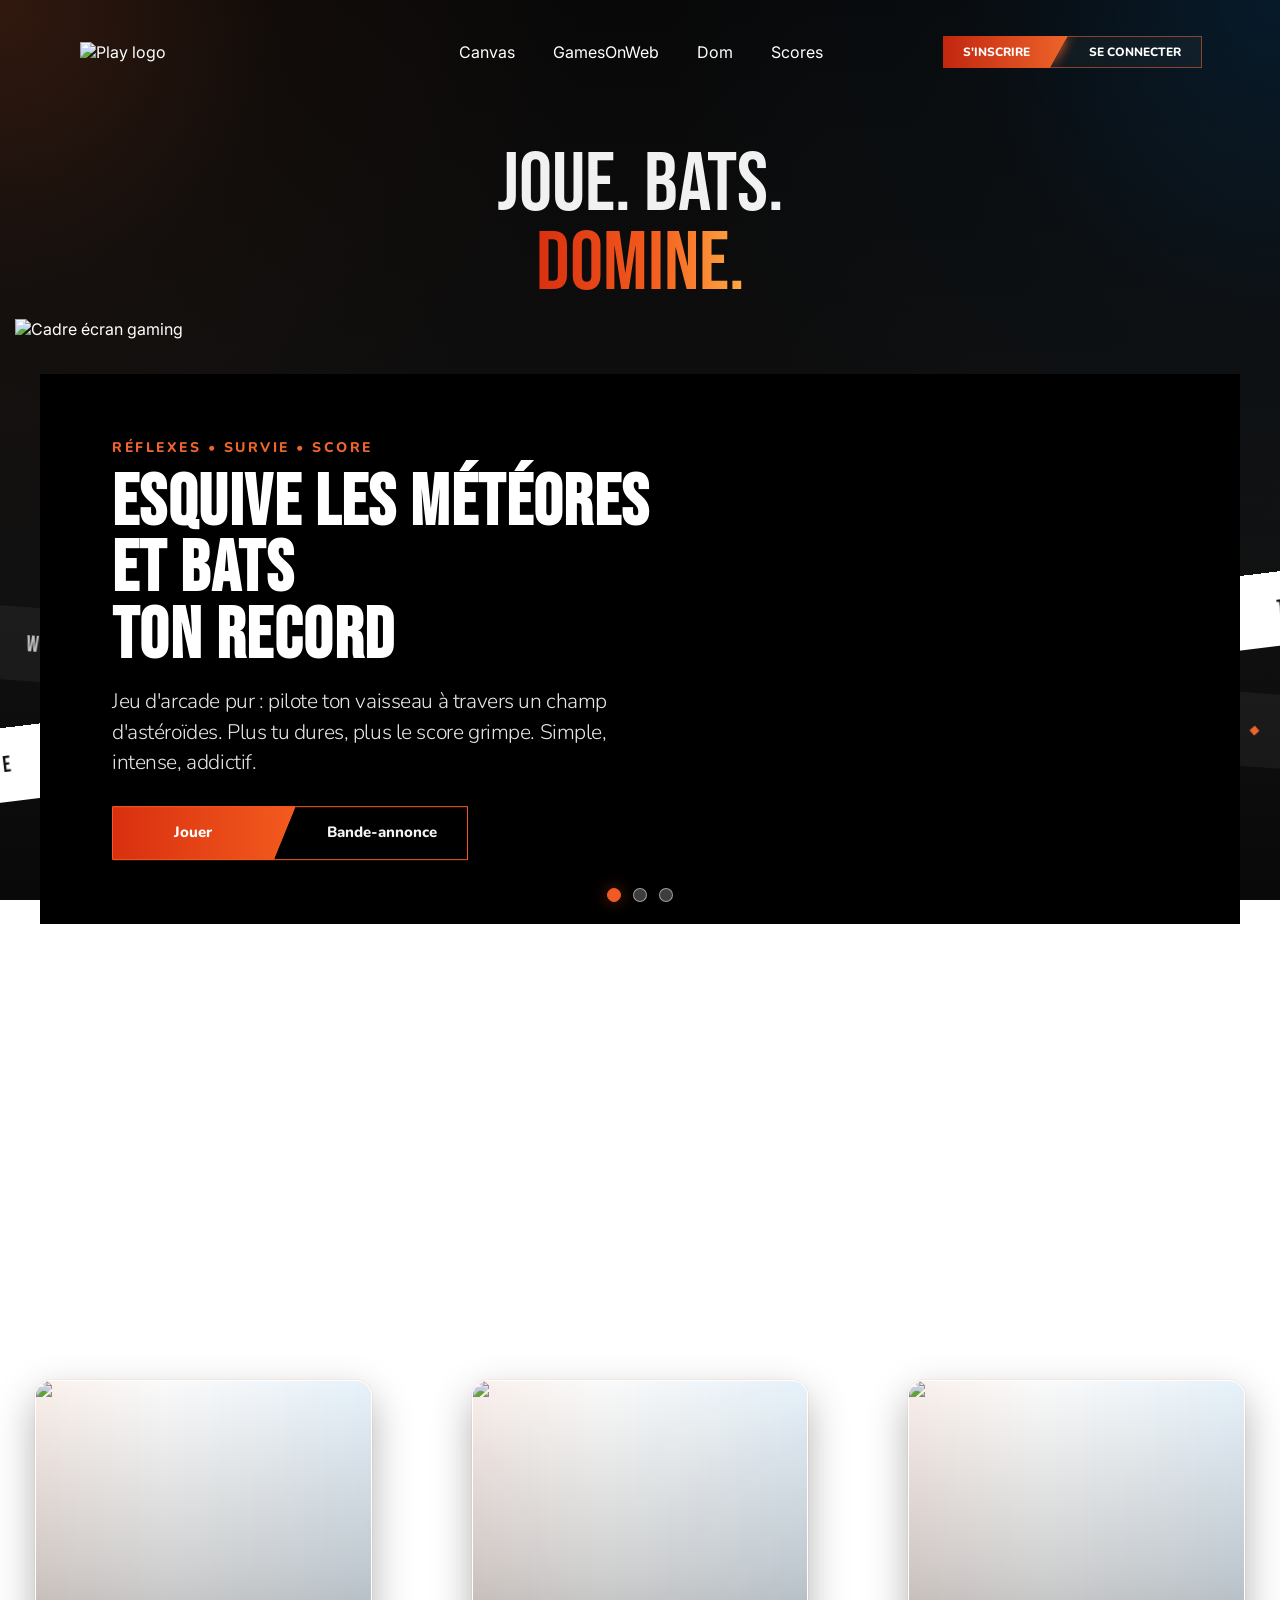
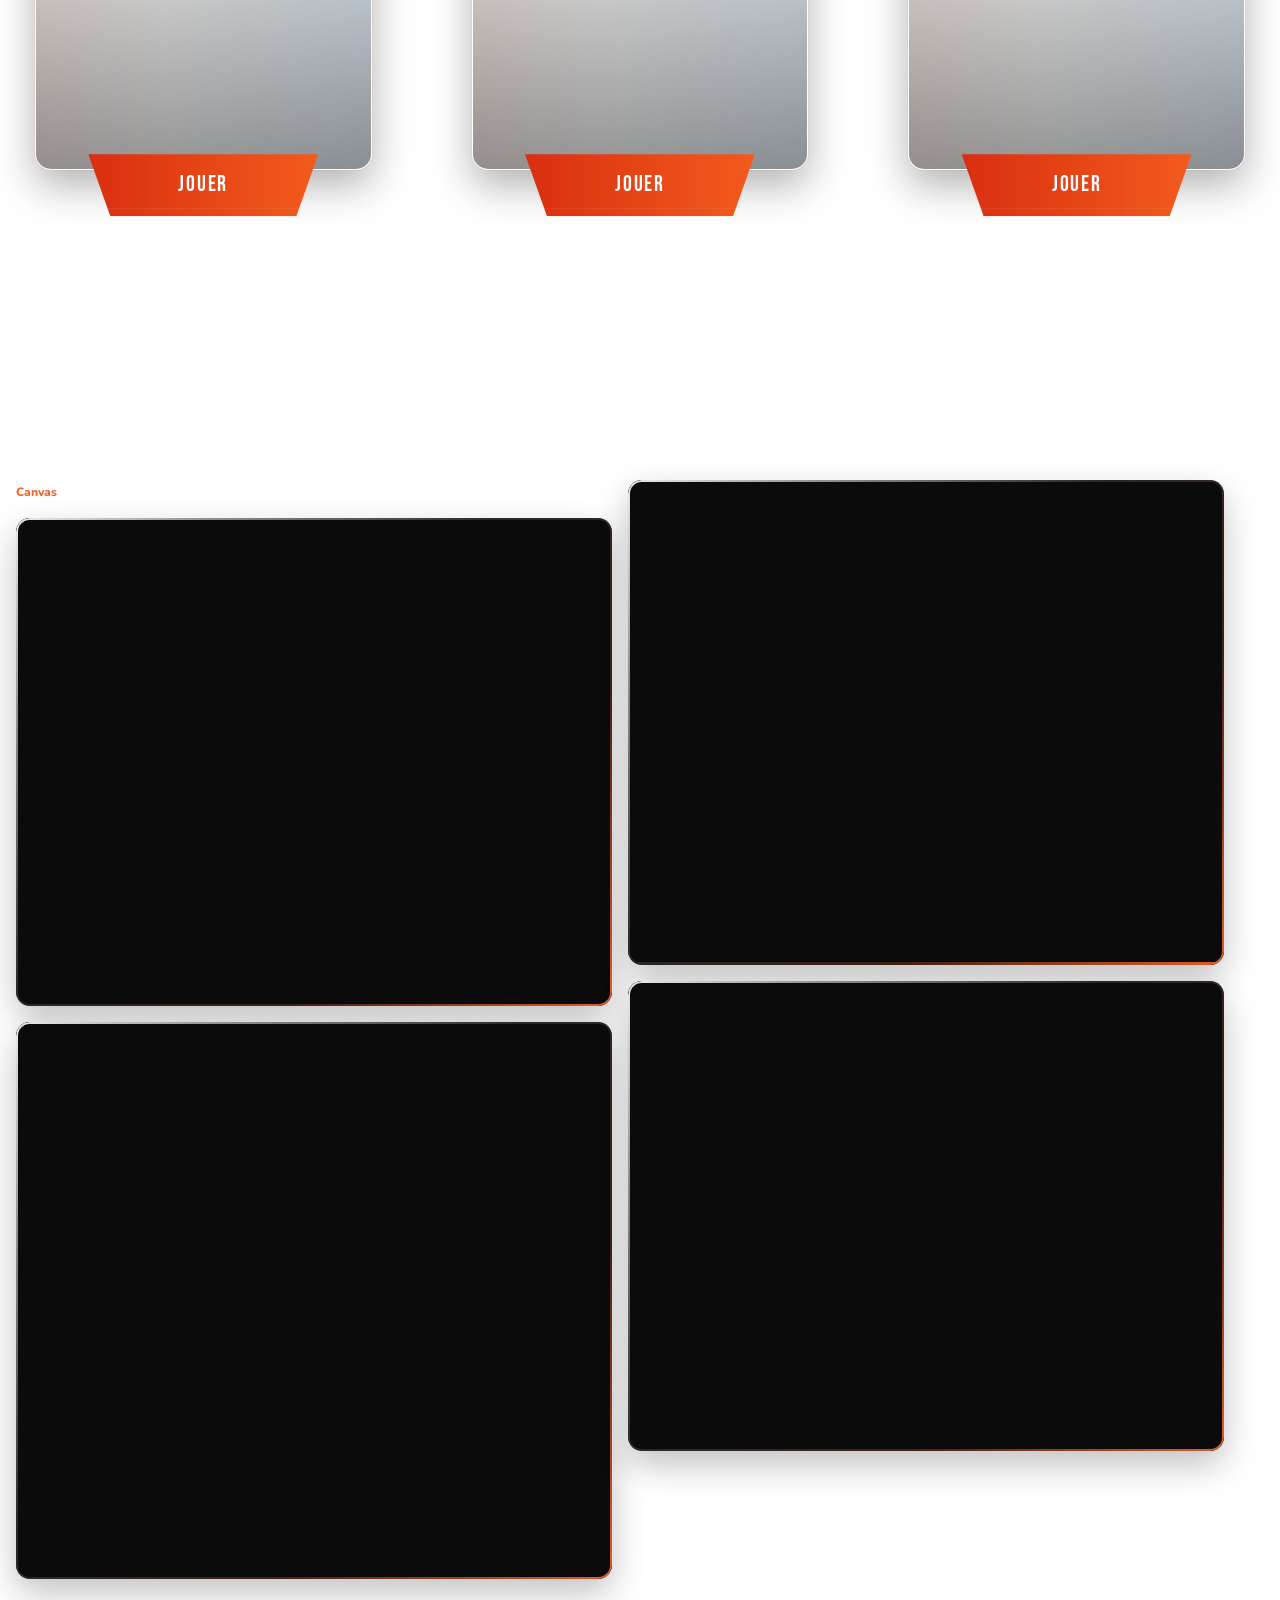
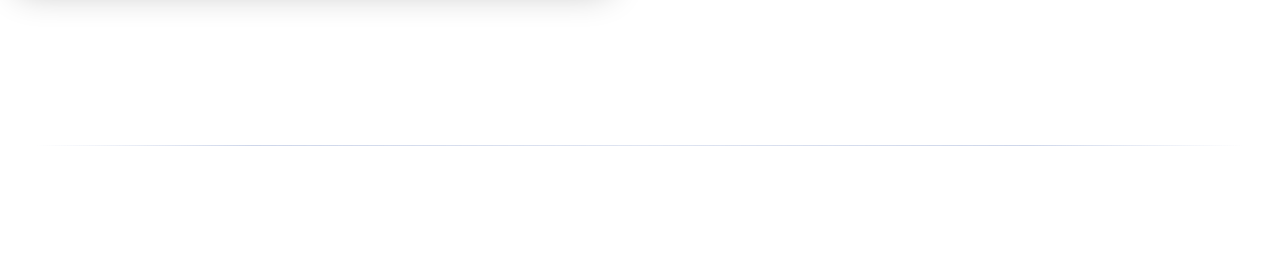
==== frontend/index.html @ 714b85ed "Ajustement" ====
<!DOCTYPE html>
<html lang="fr">
<head>
    <meta charset="UTF-8">
    <meta name="viewport" content="width=device-width, initial-scale=1.0">
    <title>GamesOnWeb 2026 — Accueil</title>
    <link rel="stylesheet" href="index.css">
    <link href="https://fonts.googleapis.com/css2?family=Inter:ital,opsz,wght@0,14..32,100..900;1,14..32,100..900&display=swap" rel="stylesheet">
    <link href="https://fonts.googleapis.com/css2?family=Bebas+Neue&family=Inter:ital,opsz,wght@0,14..32,100..900;1,14..32,100..900&display=swap" rel="stylesheet">
    <link href="https://fonts.googleapis.com/css2?family=Bebas+Neue&family=Inter:ital,opsz,wght@0,14..32,100..900;1,14..32,100..900&family=Nunito:ital,wght@0,200..1000;1,200..1000&display=swap" rel="stylesheet">
</head>
<body>
    <!-- Partie 1 : Navbar -->
    <nav class="navbar">
        <div class="navLogo">
            <img src="./assets/images/logo.png" alt="Play logo">
        </div>

        <div class="navLinks">
            <a href="/canvas.html" class="navLink">Canvas</a>
            <a href="/gow.html" class="navLink">GamesOnWeb</a>
            <a href="/dom.html" class="navLink">Dom</a>
            <a href="/score.html" class="navLink">Scores</a>
        </div>

        <div class="navButtonWrapper">
            <div class="navAuthButtons">
                <a href="#" class="navAuthBtn registerButton" id="openSignupModal">S'inscrire</a>
                <a href="#" class="navAuthBtn loginButton" id="openLoginModal">Se connecter</a>
            </div>

            <div class="navUserPanel" id="navUserPanel" style="display: none;">
                <span class="navUserText" id="navUserText">Welcome</span>
                <button id="logout-btn" class="navLogoutButton" type="button">Se déconnecter</button>
            </div>
        </div>
    </nav>

    <!-- Partie 2 : Titre -->
    <section class="heroSection">
        <h1 class="heroTitle">
            JOUE. BATS.<br>
            <span class="heroAccent">DOMINE.</span>
        </h1>
    </section>

    <!-- Partie 3 : Bannières + Videos -->
    <div class="heroVisual">
        <div class="bannerGroup">
            <div class="bannerBlack">
                <div class="bannerTicker">
                    <span>PLAY</span><span class="bannerDot">◆</span><span>COMPETE</span><span class="bannerDot">◆</span><span>SCORE</span><span class="bannerDot">◆</span><span>WIN</span><span class="bannerDot">◆</span><span>LEVEL UP</span><span class="bannerDot">◆</span><span>CHALLENGE</span><span class="bannerDot">◆</span><span>DOMINATE</span><span class="bannerDot">◆</span>
                    <span>PLAY</span><span class="bannerDot">◆</span><span>COMPETE</span><span class="bannerDot">◆</span><span>SCORE</span><span class="bannerDot">◆</span><span>WIN</span><span class="bannerDot">◆</span><span>LEVEL UP</span><span class="bannerDot">◆</span><span>CHALLENGE</span><span class="bannerDot">◆</span><span>DOMINATE</span><span class="bannerDot">◆</span>
                </div>
            </div>

            <div class="bannerWhite">
                <div class="bannerTicker bannerTicker--dark">
                    <span>CANVAS</span><span class="bannerDot">◆</span><span>GAMESONWEB</span><span class="bannerDot">◆</span><span>ARCADE</span><span class="bannerDot">◆</span><span>TOURNOI</span><span class="bannerDot">◆</span><span>1VS1</span><span class="bannerDot">◆</span><span>2026</span><span class="bannerDot">◆</span><span>FOOTBALL</span><span class="bannerDot">◆</span>
                    <span>CANVAS</span><span class="bannerDot">◆</span><span>GAMESONWEB</span><span class="bannerDot">◆</span><span>ARCADE</span><span class="bannerDot">◆</span><span>TOURNOI</span><span class="bannerDot">◆</span><span>1VS1</span><span class="bannerDot">◆</span><span>2026</span><span class="bannerDot">◆</span><span>FOOTBALL</span><span class="bannerDot">◆</span>
                </div>
            </div>
        </div>

        <div class="screenSection">
            <div class="screenCard">
                <img class="screenFrame" src="./assets/images/ecran.png" alt="Cadre écran gaming">

                <div class="screenMedia" id="screenMedia">
                    <video class="screenVideo is-frozen" id="heroVideo" muted playsinline preload="metadata"></video>
                    <div class="videoOverlay"></div>

                    <div class="screenContent" id="screenContent">
                        <p class="screenKicker" id="screenKicker">RÉFLEXES • SURVIE • SCORE</p>

                        <h2 class="screenHeading" id="screenHeading">
                            ESQUIVE LES MÉTÉORES<br>
                            ET BATS<br>
                            TON RECORD
                        </h2>

                        <p class="screenText" id="screenText">
                            Jeu d'arcade pur : pilote ton vaisseau à travers un champ d'astéroïdes.
                            Plus tu dures, plus le score grimpe. Simple, intense, addictif.
                        </p>

                        <div class="screenActions">
                            <a href="#" class="heroBtn heroBtnPrimary" id="playNowBtn">
                                <span>Jouer</span>
                            </a>

                            <button type="button" class="heroBtn heroBtnGhost" id="watchTrailerBtn">
                                <span>Bande-annonce</span>
                            </button>
                        </div>
                    </div>

                    <div class="screenDots" id="screenDots" aria-label="Choix de la vidéo"></div>
                </div>

                <button class="registerNowButton" id="openRegisterNowModal" type="button">S'INSCRIRE MAINTENANT</button>
            </div>
        </div>
    </div>

    <!-- Partie 4 : Jeux en vedette -->
    <section class="featuredGamesSection">
        <div class="featuredGamesHeader">
            <h2 class="featuredGamesTitle">Jeux vedettes</h2>
            <p class="featuredGamesSubtitle">Les deux jeux conçus et développés pour GamesOnWeb 2026.</p>
        </div>

        <div class="gamesGrid">
            <article class="gameCard">
                <h3 class="gameCardTitle">Météorite Canvas</h3>

                <div class="gameCardImageWrapper">
                    <img src="./assets/images/canvas1.png" alt="Météorite Canvas">
                    <div class="gameCardOverlay"></div>
                </div>

                <a href="/JeuCanvas/index.html" class="gamePlayButton">
                    <span>Jouer</span>
                </a>
            </article>

            <article class="gameCard">
                <h3 class="gameCardTitle">Games on Web</h3>

                <div class="gameCardImageWrapper">
                    <img src="./assets/images/accueilGOW.png" alt="GOW Football">
                    <div class="gameCardOverlay"></div>
                </div>

                <a href="/GamesOnWeb/index.html" class="gamePlayButton">
                    <span>Jouer</span>
                </a>
            </article>

            <article class="gameCard">
                <h3 class="gameCardTitle">Neon Zip</h3>

                <div class="gameCardImageWrapper">
                    <img src="./assets/images/accueilNeon.png" alt="Neon Zip">
                    <div class="gameCardOverlay"></div>
                </div>

                <a href="/Dom/index.html" class="gamePlayButton">
                    <span>Jouer</span>
                </a>
            </article>
        </div>
    </section>

    <!-- Partie 5 : 4 Images par jeu -->
    <section class="awardsSection" id="awardsSection">
        <div class="awardsContainer">

            <h2 class="awardsTitle">
                EXPLOREZ<br>
                NOS JEUX
            </h2>

            <div class="awardsTabs" id="awardsTabs">
                <button class="awardsTab active" type="button" data-game="0">Canvas</button>
                <button class="awardsTab" type="button" data-game="1">GamesOnWeb</button>
                <button class="awardsTab" type="button" data-game="2">Dom</button>
            </div>

            <div class="awardsGrid" id="awardsGrid">

                <div class="awardsColumn awardsColumnLeft">
                    <article class="awardCard awardCard1">
                        <img src="./assets/images/logo.png" alt="">
                    </article>

                    <article class="awardCard awardCard2">
                        <img src="./assets/images/logo.png" alt="">
                    </article>
                </div>

                <div class="awardsColumn awardsColumnRight">
                    <article class="awardCard awardCard3">
                        <img src="./assets/images/logo.png" alt="">
                    </article>

                    <article class="awardCard awardCard4">
                        <img src="./assets/images/logo.png" alt="">
                    </article>

                    <div class="awardsButtonsRow">
                        <a href="/GamesOnWeb/index.html" class="awardsMoreBtn" id="awardsMoreBtn">Jouer</a>
                        <a href="/gow.html" class="awardsDetailsBtn" id="awardsDetailsBtn">Voir Détails</a>
                    </div>
                </div>

            </div>

        </div>
    </section>

    <!-- Footer -->
    <footer class="siteFooter">
        <div class="siteFooterLine"></div>
        <p class="siteFooterText">© Copyright 2026 — Tous droits réservés par Akramat OZDOEV &amp; Zakary HAMADOUCHE</p>
    </footer>

    <!-- Modale d'authentification -->
    <div class="authModalOverlay" id="authModalOverlay" aria-hidden="true">
        <div class="authModal" role="dialog" aria-modal="true" aria-labelledby="authModalTitle">

            <div class="authLoadingOverlay" id="authLoadingOverlay" aria-hidden="true">
                <div class="authSpinner"></div>
                <p class="authLoadingText">Connexion en cours…</p>
            </div>

            <button class="authCloseButton" id="closeAuthModal" type="button" aria-label="Close">
                <span>&times;</span>
            </button>

            <div class="authModalGlow"></div>

            <div class="authModalLeft">
                <p class="authEyebrow" id="authEyebrow">ENTRE DANS L'ARÈNE</p>
                <h2 class="authModalTitle" id="authModalTitle">REJOINS LES JEUX</h2>
                <p class="authModalText" id="authModalText">
                    Crée ton compte, suis ta progression, sauvegarde tes scores et accède à l'expérience GamesOnWeb complète.
                </p>

                <div class="authFeatureList">
                    <div class="authFeatureItem">Accès sécurisé</div>
                    <div class="authFeatureItem">Suis tes scores</div>
                    <div class="authFeatureItem">Débloque tes jeux</div>
                </div>
            </div>

            <div class="authModalRight">
                <div class="form-toggle authTabs">
                    <button class="toggle-btn active" id="signup-toggle" type="button">S'inscrire</button>
                    <button class="toggle-btn" id="login-toggle" type="button">Connexion</button>
                </div>

                <div class="authFormsArea">
                    <form id="signup-form" class="auth-form active">
                        <div class="form-group">
                            <label for="signup-username">Nom d'utilisateur</label>
                            <input type="text" id="signup-username" placeholder="Ton pseudo" required>
                        </div>

                        <div class="form-group">
                            <label for="signup-email">E-mail</label>
                            <input type="email" id="signup-email" placeholder="ton@email.com" required>
                        </div>

                        <div class="form-group">
                            <label for="signup-password">Mot de passe</label>
                            <input type="password" id="signup-password" placeholder="••••••••" autocomplete="new-password" required minlength="6">
                        </div>

                        <button type="submit" class="submit-btn authSubmitBtn" id="signup-submit">Créer un compte</button>
                    </form>

                    <form id="login-form" class="auth-form">
                        <div class="form-group">
                            <label for="login-email">E-mail</label>
                            <input type="email" id="login-email" placeholder="ton@email.com" required>
                        </div>

                        <div class="form-group">
                            <label for="login-password">Mot de passe</label>
                            <input type="password" id="login-password" placeholder="••••••••" autocomplete="current-password" required>
                        </div>

                        <button type="submit" class="submit-btn authSubmitBtn" id="login-submit">Se connecter</button>
                    </form>
                </div>

                <div id="message" class="message"></div>
            </div>
        </div>
    </div>
    
    <script src="accueil.js"></script>
    <script src="login.js"></script>
    <script src="cardVideo.js"></script>
    <script src="runtime-config.js"></script>
    <script src="app.js"></script>
</body>
</html>
---- frontend/index.css ----
/*Modale d'authentification */

.authModalOverlay {
    /* display géré par JS — display:none quand fermée, flex quand ouverte */
    display: none;
    position: fixed;
    inset: 0;
    z-index: 9999;
    align-items: center;
    justify-content: center;
    padding: 32px;
    background: transparent;
    opacity: 0;
    transition: opacity 0.35s ease, background 0.35s ease;
}

.authModalOverlay.is-open {
    opacity: 1;
    background: rgba(0, 0, 0, 0.58);
    backdrop-filter: blur(12px);
    -webkit-backdrop-filter: blur(12px);
}

.authModalRight {
    display: flex;
    flex-direction: column;
    justify-content: flex-start;
    padding: 88px 48px 64px;
    width: 100%;
}

.authTabs,
.authFormsArea,
.message {
    width: 100%;
}

.authModal {
    position: relative;
    width: min(1080px, 100%);
    min-height: 620px;
    display: grid;
    grid-template-columns: 1fr 1fr;
    overflow: hidden;
    background:
        radial-gradient(circle at top left, rgba(241, 90, 36, 0.12) 0%, transparent 34%),
        radial-gradient(circle at bottom right, rgba(0, 140, 255, 0.08) 0%, transparent 32%),
        linear-gradient(180deg, rgba(16, 16, 16, 0.97) 0%, rgba(9, 9, 9, 0.99) 100%);
    border: 1px solid rgba(241, 90, 36, 0.18);
    box-shadow:
        0 32px 80px rgba(0, 0, 0, 0.48),
        0 0 40px rgba(241, 90, 36, 0.08);
    transform: translateY(32px) scale(0.96);
    opacity: 0;
    transition: transform 0.38s ease, opacity 0.38s ease;
}

.authModalOverlay.is-open .authModal {
    transform: translateY(0) scale(1);
    opacity: 1;
}

.authModal::before {
    content: "";
    position: absolute;
    inset: 0;
    border: 1px solid rgba(255, 255, 255, 0.04);
    pointer-events: none;
}

.authModalGlow {
    position: absolute;
    top: -160px;
    left: -120px;
    width: 380px;
    height: 380px;
    border-radius: 50%;
    background: radial-gradient(circle, rgba(241, 90, 36, 0.18) 0%, rgba(241, 90, 36, 0.05) 35%, transparent 72%);
    filter: blur(12px);
    pointer-events: none;
}

.authCloseButton {
    position: absolute;
    top: 18px;
    right: 18px;
    width: 46px;
    height: 46px;
    border: 1px solid rgba(255, 255, 255, 0.08);
    background: rgba(255, 255, 255, 0.03);
    color: #FFFFFF;
    display: inline-flex;
    align-items: center;
    justify-content: center;
    cursor: pointer;
    z-index: 5;
    transition: transform 0.25s ease, border-color 0.25s ease, background 0.25s ease, box-shadow 0.25s ease;
}

.authCloseButton span {
    font-size: 28px;
    line-height: 1;
    transform: translateY(-1px);
}

.authCloseButton:hover {
    transform: translateY(-2px);
    border-color: rgba(241, 90, 36, 0.4);
    background: rgba(241, 90, 36, 0.08);
    box-shadow: 0 12px 24px rgba(241, 90, 36, 0.12);
}

.authModalLeft,
.authModalRight {
    position: relative;
    z-index: 2;
    padding: 64px 48px;
}

.authModalLeft {
    display: flex;
    flex-direction: column;
    justify-content: center;
    border-right: 1px solid rgba(255, 255, 255, 0.05);
}

.authModalRight {
    display: flex;
    flex-direction: column;
    justify-content: flex-start;
    padding-top: 88px;
}

.authEyebrow {
    margin: 0 0 18px;
    font-family: "Nunito", sans-serif;
    font-size: 13px;
    font-weight: 800;
    letter-spacing: 0.22em;
    text-transform: uppercase;
    color: #EE642A;
}

.authModalTitle {
    margin: 0 0 18px;
    font-family: "Bebas Neue", sans-serif;
    font-size: 74px;
    line-height: 0.95;
    letter-spacing: 0.03em;
    text-transform: uppercase;
    color: #FFFFFF;
}

.authModalText {
    margin: 0 0 32px;
    max-width: 420px;
    font-family: "Nunito", sans-serif;
    font-size: 18px;
    line-height: 1.55;
    font-weight: 300;
    color: rgba(255, 255, 255, 0.76);
}

.authFeatureList {
    display: flex;
    flex-direction: column;
    gap: 14px;
}

.authFeatureItem {
    position: relative;
    padding-left: 18px;
    font-family: "Nunito", sans-serif;
    font-size: 15px;
    font-weight: 600;
    color: rgba(255, 255, 255, 0.88);
}

.authFeatureItem::before {
    content: "";
    position: absolute;
    left: 0;
    top: 9px;
    width: 8px;
    height: 8px;
    background: linear-gradient(90deg, #d92f10 0%, #f35b1d 100%);
    transform: rotate(45deg);
    box-shadow: 0 0 12px rgba(241, 90, 36, 0.28);
}

.authTabs {
    display: inline-flex;
    align-items: center;
    gap: 10px;
    margin-bottom: 28px;
    flex-shrink: 0;
}

.toggle-btn {
    min-width: 145px;
    height: 50px;
    border: 1px solid rgba(241, 90, 36, 0.2);
    background: rgba(255, 255, 255, 0.03);
    color: rgba(255, 255, 255, 0.78);
    font-family: "Bebas Neue", sans-serif;
    font-size: 24px;
    letter-spacing: 0.06em;
    text-transform: uppercase;
    cursor: pointer;
    transition: transform 0.25s ease, background 0.25s ease, color 0.25s ease, border-color 0.25s ease, box-shadow 0.25s ease;
}

.toggle-btn:hover {
    transform: translateY(-2px);
    border-color: rgba(241, 90, 36, 0.45);
}

.toggle-btn.active {
    background: linear-gradient(90deg, #d92f10 0%, #f35b1d 100%);
    color: #FFFFFF;
    border-color: transparent;
    box-shadow: 0 14px 28px rgba(243, 91, 29, 0.22);
}

.authFormsArea {
    position: relative;
    width: 100%;
    min-height: 330px;
}

.auth-form {
    position: absolute;
    top: 0;
    left: 0;
    right: 0;
    width: 100%;
    display: flex;
    flex-direction: column;
    gap: 18px;
    opacity: 0;
    visibility: hidden;
    pointer-events: none;
    transform: translateY(8px);
    transition: opacity 0.28s ease, transform 0.28s ease, visibility 0.28s ease;
}

.auth-form.active {
    opacity: 1;
    visibility: visible;
    pointer-events: auto;
    transform: translateY(0);
}

.authSubmitBtn {
    display: flex;
    align-items: center;
    justify-content: center;
    align-self: stretch;
    width: 100%;
    height: 58px;
    margin-top: 10px;
    padding: 0;
    border: none;
    box-sizing: border-box;
    cursor: pointer;

    font-family: "Bebas Neue", sans-serif;
    font-size: 26px;
    letter-spacing: 0.06em;
    text-transform: uppercase;
    color: #FFFFFF;

    background: linear-gradient(90deg, #d92f10 0%, #f35b1d 100%);
    box-shadow:
        0 18px 34px rgba(243, 91, 29, 0.22),
        0 0 0 1px rgba(255, 255, 255, 0.03);

    transition: transform 0.25s ease, box-shadow 0.25s ease, filter 0.25s ease;
}

.form-group {
    display: flex;
    flex-direction: column;
    gap: 10px;
}

.form-group label {
    font-family: "Nunito", sans-serif;
    font-size: 13px;
    font-weight: 800;
    letter-spacing: 0.12em;
    text-transform: uppercase;
    color: rgba(255, 255, 255, 0.74);
}

.form-group input {
    width: 100%;
    height: 58px;
    padding: 0 18px;
    background: rgba(255, 255, 255, 0.04);
    border: 1px solid rgba(255, 255, 255, 0.09);
    outline: none;
    color: #FFFFFF;
    font-family: "Inter", sans-serif;
    font-size: 15px;
    transition: border-color 0.25s ease, box-shadow 0.25s ease, background 0.25s ease;
}

.form-group input::placeholder {
    color: rgba(255, 255, 255, 0.35);
}

.form-group input:focus {
    border-color: rgba(241, 90, 36, 0.45);
    background: rgba(255, 255, 255, 0.06);
    box-shadow:
        0 0 0 4px rgba(241, 90, 36, 0.08),
        0 10px 30px rgba(241, 90, 36, 0.06);
}

.authSubmitBtn {
    margin-top: 10px;
    width: 100%;
    height: 58px;
    border: none;
    cursor: pointer;
    font-family: "Bebas Neue", sans-serif;
    font-size: 26px;
    letter-spacing: 0.06em;
    text-transform: uppercase;
    color: #FFFFFF;
    background: linear-gradient(90deg, #d92f10 0%, #f35b1d 100%);
    box-shadow:
        0 18px 34px rgba(243, 91, 29, 0.22),
        0 0 0 1px rgba(255, 255, 255, 0.03);
    transition: transform 0.25s ease, box-shadow 0.25s ease, filter 0.25s ease;
}

.authSubmitBtn:hover {
    transform: translateY(-3px);
    filter: brightness(1.06);
    box-shadow:
        0 24px 42px rgba(243, 91, 29, 0.32),
        0 0 18px rgba(241, 90, 36, 0.10);
}

.message {
    min-height: 24px;
    margin-top: 18px;
    font-family: "Nunito", sans-serif;
    font-size: 14px;
    font-weight: 700;
    color: #EE642A;
}

.message.success {
    color: #52d273;
}

.message.error {
    color: #ff6b6b;
}

@media (max-width: 980px) {
    .authModal {
        grid-template-columns: 1fr;
        min-height: auto;
    }

    .authModalLeft {
        border-right: none;
        border-bottom: 1px solid rgba(255, 255, 255, 0.05);
    }

    .authModalTitle {
        font-size: 56px;
    }

    .authModalLeft,
    .authModalRight {
        padding: 40px 24px;
    }

    .authModalRight {
        padding-top: 32px;
    }
}


/* Partie 1 : Navbar*/
* {
    margin: 0;
    padding: 0;
    box-sizing: border-box;
}

body {
    min-height: 100vh;
    font-family: "Inter", sans-serif;
    color: #FFFFFF;
    background:
        radial-gradient(circle at top left, rgba(238, 100, 42, 0.18) 0%, rgba(238, 100, 42, 0.04) 18%, transparent 38%),
        radial-gradient(circle at top right, rgba(0, 140, 255, 0.14) 0%, rgba(0, 140, 255, 0.03) 20%, transparent 40%),
        linear-gradient(180deg, #080808 0%, #0D0D0D 35%, #111111 65%, #090909 100%);
    background-attachment: fixed;
    background-repeat: no-repeat;
    background-size: cover;
}


.navbar {
    width: 100%;
    height: 104px;
    background: transparent;
    display: grid;
    grid-template-columns: 1fr auto 1fr;
    align-items: center;
    padding: 0 78px 0 80px;
}

.navLogo {
    display: flex;
    align-items: center;
    justify-self: start;
}

.navLinks {
    display: flex;
    align-items: center;
    justify-content: center;
    gap: 38px;
    margin-left: 0;
    flex: initial;
    justify-self: center;
}

.navButtonWrapper {
    display: flex;
    align-items: center;
    justify-content: flex-end;
    justify-self: end;
}

.navLogo img {
    display: block;
    width: 98px;
    height: auto;
}

.navLink {
    text-decoration: none;
    color: #FFFFFF;
    font-size: 16px;
    font-weight: 400;
    line-height: 18px;
    transition: color 0.2s ease;
}

.navLink:hover {
    color: #EE642A;
}

.navAuthButtons {
    --cut: 18px;
    display: inline-flex;
    align-items: center;
    gap: 0;
    isolation: isolate;
}

.navAuthBtn {
    position: relative;
    height: 32px;
    min-width: 103px;
    display: inline-flex;
    align-items: center;
    justify-content: center;
    padding: 0 20px;
    text-decoration: none;
    color: #FFFFFF;
    font-family: "Nunito", sans-serif;
    font-size: 12px;
    font-weight: 800;
    line-height: 1;
    text-transform: uppercase;
    transition: transform 0.25s ease, filter 0.25s ease, box-shadow 0.25s ease;
}

/* bouton gauche */
.registerButton {
    z-index: 1;
    padding-right: calc(20px + var(--cut));
    background: linear-gradient(90deg, #C1260F 0%, #EE642A 100%);
    clip-path: polygon(
        0 0,
        100% 0,
        calc(100% - var(--cut)) 100%,
        0 100%
    );
    box-shadow: 0 12px 28px rgba(238, 100, 42, 0.22);
}

/* bouton droit qui complète la diagonale */
.loginButton {
    z-index: 2;
    margin-left: calc(var(--cut) * -1);
    padding-left: calc(20px + var(--cut));
    background: rgba(255, 255, 255, 0.04);
    border: 1px solid rgba(238, 100, 42, 0.55);
    color: #FFFFFF;
    clip-path: polygon(
        var(--cut) 0,
        100% 0,
        100% 100%,
        0 100%
    );
    backdrop-filter: blur(6px);
    -webkit-backdrop-filter: blur(6px);
}

.registerButton:hover,
.loginButton:hover {
    transform: translateY(-2px);
    filter: brightness(1.08);
}

.registerButton:hover {
    box-shadow: 0 16px 32px rgba(238, 100, 42, 0.3);
}

.loginButton:hover {
    box-shadow: 0 12px 24px rgba(238, 100, 42, 0.16);
    background: rgba(238, 100, 42, 0.08);
}

/* Partie 2 : Titre */
.heroSection {
    width: 100%;
    background: transparent;
    display: flex;
    justify-content: center;
    align-items: center;
    padding-top: 42px;
}

.heroTitle {
    margin: 0;
    color: #F1F1F1;
    font-family: "Bebas Neue", sans-serif;
    font-weight: 400;
    font-size: 83.29px;
    line-height: 0.95;
    letter-spacing: 0;
    text-align: center;
    text-transform: uppercase;
    animation: heroFadeUp 0.75s ease both;
}

.heroAccent {
    display: inline-block;
    background: linear-gradient(90deg, #d92f10 0%, #f35b1d 55%, #ffaa44 100%);
    -webkit-background-clip: text;
    background-clip: text;
    -webkit-text-fill-color: transparent;
    color: transparent;
}

@keyframes heroFadeUp {
    from {
        opacity: 0;
        transform: translateY(18px);
        letter-spacing: 0.12em;
    }
    to {
        opacity: 1;
        transform: translateY(0);
        letter-spacing: 0;
    }
}

/* Partie 3 : Bannières */

/* Partie 3A : Bannières */
.bannerGroup {
    position: absolute;
    inset: 0;
    pointer-events: none;
    overflow: hidden;
    z-index: 1;
}

.bannerBlack,
.bannerWhite {
    position: absolute;
    left: 50%;
    width: 2200px;
    height: 74.38px;
    display: flex;
    align-items: center;
    overflow: hidden;
    transform-origin: center;
}

.bannerBlack {
    top: 650px;
    transform: translateX(-50%) rotate(4deg);
    background: rgba(255, 255, 255, 0.05);
}

.bannerWhite {
    top: 650px;
    transform: translateX(-50%) rotate(-7deg);
    background: #FFFFFF;
}

.bannerRow {
    width: 100%;
    height: 100%;
    display: flex;
    align-items: center;
    justify-content: space-between;
    padding: 0 50px;
}

.bannerRow img {
    height: 90px;
    width: auto;
    object-fit: contain;
    display: block;
    flex-shrink: 0;
}

/* Partie 3B : Ecran central */
.screenSection {
    position: relative;
    z-index: 3;
    width: 100%;
    display: flex;
    justify-content: center;
    padding-top: 15px;
}

.screenCard {
    position: relative;
    width: 1250px;
    height: 750px;
}

.screenFrame {
    position: absolute;
    inset: 0;
    width: 100%;
    height: 100%;
    object-fit: contain;
    display: block;
    z-index: 2;
    pointer-events: none;
}

.screenMedia {
    position: absolute;
    top: 55px;
    left: 25px;
    width: 1200px;
    height: 550px;
    overflow: hidden;
    z-index: 3;
    background: #000;
}

.screenVideo {
    position: absolute;
    inset: 0;
    width: 100%;
    height: 100%;
    object-fit: cover;
    display: block;
    transform: scale(1.03);
    transition:
        filter 0.7s ease,
        transform 0.7s ease,
        opacity 0.45s ease;
}

.screenVideo.is-frozen {
    filter: grayscale(1) blur(3px) brightness(0.5);
    transform: scale(1.05);
}

.screenVideo.is-playing {
    filter: grayscale(0) blur(0) brightness(1);
    transform: scale(1);
}

.videoOverlay {
    position: absolute;
    inset: 0;
    z-index: 4;
    background:
        linear-gradient(90deg, rgba(0, 0, 0, 0.82) 0%, rgba(0, 0, 0, 0.58) 34%, rgba(0, 0, 0, 0.2) 100%),
        linear-gradient(180deg, rgba(0, 0, 0, 0.28) 0%, rgba(0, 0, 0, 0.36) 100%);
    transition: opacity 0.35s ease;
}

.screenMedia.trailer-active .videoOverlay {
    opacity: 0.08;
}

.screenContent {
    position: absolute;
    top: 50%;
    left: 72px;
    transform: translateY(-50%);
    z-index: 5;
    max-width: 560px;
    opacity: 1;
    transition:
        opacity 0.45s ease,
        transform 0.45s ease,
        visibility 0.45s ease;
}

.screenContent.is-hidden {
    opacity: 0;
    transform: translateY(-50%) translateX(-20px);
    visibility: hidden;
    pointer-events: none;
}

.screenKicker {
    margin-bottom: 14px;
    font-family: "Nunito", sans-serif;
    font-weight: 800;
    font-size: 14px;
    letter-spacing: 0.18em;
    text-transform: uppercase;
    color: #EE642A;
}

.screenHeading {
    margin: 0 0 16px;
    font-family: "Bebas Neue", sans-serif;
    font-size: 72px;
    line-height: 0.92;
    letter-spacing: 0.02em;
    text-transform: uppercase;
    color: #FFFFFF;
}

.screenText {
    margin: 0 0 28px;
    font-family: "Nunito", sans-serif;
    font-weight: 300;
    font-size: 21px;
    line-height: 1.46;
    letter-spacing: -0.02em;
    color: rgba(255, 255, 255, 0.9);
    max-width: 500px;
}

.screenActions {
    --join-cut: 22px;
    display: inline-flex;
    align-items: center;
    gap: 0;
    flex-wrap: nowrap;
    position: relative;
    isolation: isolate;
}

/* Border wrapper to ensure the orange outline remains visible
   even when clip-path or transitions hide the button border. */
.screenActions::after {
    content: "";
    position: absolute;
    inset: 0;
    pointer-events: none;
    border: 1px solid #f15a24;
    border-radius: 2px;
    z-index: 6; /* above content (z-index:5) but below heroBtnGhost (z-index:7) */
    transition: opacity 0.2s ease;
}

.heroBtn {
    position: relative;
    height: 54px;
    min-width: 184px;
    display: inline-flex;
    align-items: center;
    justify-content: center;
    padding: 0 30px;
    font-family: "Nunito", sans-serif;
    font-size: 15px;
    font-weight: 800;
    line-height: 1;
    text-decoration: none;
    cursor: pointer;
    user-select: none;
    white-space: nowrap;
    transition:
        transform 0.25s ease,
        box-shadow 0.25s ease,
        filter 0.25s ease,
        background 0.25s ease,
        opacity 0.25s ease;
}

.heroBtn span {
    position: relative;
    z-index: 2;
}

/* bouton gauche : diagonale parfaite vers le bas-gauche */
.heroBtnPrimary {
    z-index: 1;
    border: none;
    color: #FFFFFF;
    padding-right: calc(30px + var(--join-cut));
    background: linear-gradient(90deg, #d92f10 0%, #f35b1d 100%);
    clip-path: polygon(
        0 0,
        100% 0,
        calc(100% - var(--join-cut)) 100%,
        0 100%
    );
    box-shadow: 0 12px 28px rgba(243, 91, 29, 0.22);
}

.heroBtnPrimary::after {
    content: "";
    position: absolute;
    inset: 0;
    background: linear-gradient(90deg, #f04b1d 0%, #ff7431 100%);
    opacity: 0;
    transition: opacity 0.25s ease;
}

.heroBtnPrimary:hover {
    transform: translateY(-2px);
    box-shadow: 0 18px 36px rgba(243, 91, 29, 0.30);
}

.heroBtnPrimary:hover::after {
    opacity: 1;
}

/* bouton droit : même ligne oblique, côté gauche */
.heroBtnGhost {
    z-index: 7;
    margin-left: calc(var(--join-cut) * -1);
    padding-left: calc(30px + var(--join-cut));
    color: #F4F4F4;
    background: rgba(0, 0, 0, 0.92);
    border: 1px solid #f15a24;
    box-shadow: 0 0 0 1px #f15a24, 0 14px 30px rgba(241, 90, 36, 0.14);
    clip-path: polygon(
        var(--join-cut) 0,
        100% 0,
        100% 100%,
        0 100%
    );
}

.heroBtnGhost::before {
    content: "";
    position: absolute;
    inset: 0;
    background: linear-gradient(
        90deg,
        rgba(241, 90, 36, 0.16) 0%,
        rgba(241, 90, 36, 0.03) 100%
    );
    opacity: 0;
    transition: opacity 0.25s ease;
}

.heroBtnGhost:hover {
    transform: translateY(-2px);
    box-shadow: 0 14px 30px rgba(241, 90, 36, 0.14);
}

.heroBtnGhost:hover::before {
    opacity: 1;
}

.screenDots {
    position: absolute;
    left: 50%;
    bottom: 22px;
    transform: translateX(-50%);
    z-index: 6;
    display: flex;
    align-items: center;
    gap: 12px;
}

.screenDot {
    width: 14px;
    height: 14px;
    border-radius: 50%;
    border: 1px solid rgba(255, 255, 255, 0.5);
    background: rgba(255, 255, 255, 0.24);
    cursor: pointer;
    transition:
        transform 0.22s ease,
        background 0.22s ease,
        border-color 0.22s ease,
        box-shadow 0.22s ease;
}

.screenDot:hover {
    transform: scale(1.15);
    border-color: #f15a24;
}

.screenDot.active {
    background: #f15a24;
    border-color: #f15a24;
    box-shadow: 0 0 16px rgba(241, 90, 36, 0.45);
}

.registerNowButton {
    position: absolute;
    left: 50%;
    bottom: 65px;
    transform: translateX(-50%);
    border: none;
    background: transparent;
    color: #FFFFFF;
    font-family: "Bebas Neue", sans-serif;
    font-size: 40px;
    line-height: 1;
    letter-spacing: 1px;
    cursor: pointer;
    z-index: 4;
    transition:
        transform 0.28s ease,
        text-shadow 0.28s ease,
        filter 0.28s ease,
        opacity 0.28s ease;
}

.registerNowButton:hover {
    transform: translateX(-50%) translateY(-5px) scale(1.02);
    text-shadow:
        0 0 14px rgba(255, 255, 255, 0.16),
        0 10px 30px rgba(0, 0, 0, 0.34);
    filter: brightness(1.07);
}

.screenMedia.is-switching .screenVideo {
    opacity: 0;
    transform: scale(1.04);
}

.screenMedia.is-switching .screenContent {
    opacity: 0;
    transform: translateY(-50%) translateX(-34px);
    visibility: hidden;
}

.screenVideo {
    position: absolute;
    inset: 0;
    width: 100%;
    height: 100%;
    object-fit: cover;
    display: block;
    transform: scale(1.03);
    transition:
        filter 0.9s ease,
        transform 0.9s ease,
        opacity 0.8s ease;
}

.screenContent {
    position: absolute;
    top: 50%;
    left: 72px;
    transform: translateY(-50%);
    z-index: 5;
    max-width: 560px;
    opacity: 1;
    visibility: visible;
    transition:
        opacity 0.8s ease,
        transform 0.8s ease,
        visibility 0.8s ease;
}

/* Partie 4 : Jeux en vedette */
.featuredGamesSection {
    position: relative;
    z-index: 3;
    width: 100%;
    max-width: 1250px;
    margin: 80px auto 120px;
    padding: 0 20px;
}

.featuredGamesHeader {
    text-align: center;
    margin-bottom: 75px;
}

.featuredGamesTitle {
    margin: 0 0 10px;
    font-family: "Bebas Neue", sans-serif;
    font-size: 62px;
    line-height: 1;
    letter-spacing: 0.03em;
    text-transform: uppercase;
    color: #FFFFFF;
}

.featuredGamesSubtitle {
    margin: 0;
    font-family: "Nunito", sans-serif;
    font-size: 18px;
    font-weight: 300;
    color: rgba(255, 255, 255, 0.72);
}

.gamesGrid {
    display: grid;
    grid-template-columns: repeat(3, minmax(0, 1fr));
    gap: 100px;
    align-items: start;
}

.gameCard {
    display: flex;
    flex-direction: column;
    align-items: center;
}

.gameCardTitle {
    margin: 0 0 18px;
    font-family: "Bebas Neue", sans-serif;
    font-size: 42px;
    line-height: 1;
    letter-spacing: 0.04em;
    text-transform: uppercase;
    color: #FFFFFF;
    text-align: center;
}

.gameCardImageWrapper {
    position: relative;
    width: 100%;
    max-width: 360px;
    height: 390px;
    border-radius: 16px;
    overflow: hidden;
    border: 1px solid rgba(255, 255, 255, 0.18);
    box-shadow:
        0 16px 40px rgba(0, 0, 0, 0.30),
        0 0 0 1px rgba(255, 110, 46, 0.08);
    transition:
        transform 0.35s ease,
        box-shadow 0.35s ease,
        border-color 0.35s ease;
}

.gameCardImageWrapper img {
    width: 100%;
    height: 100%;
    object-fit: cover;
    display: block;
    transition:
        transform 0.55s ease,
        filter 0.35s ease;
}

.gameCardOverlay {
    position: absolute;
    inset: 0;
    background:
        linear-gradient(180deg, rgba(0, 0, 0, 0.02) 0%, rgba(0, 0, 0, 0.18) 48%, rgba(0, 0, 0, 0.42) 100%),
        linear-gradient(90deg, rgba(255, 106, 46, 0.07) 0%, rgba(0, 0, 0, 0) 38%, rgba(0, 140, 255, 0.08) 100%);
    pointer-events: none;
    transition: opacity 0.35s ease;
}

.gameCard:hover .gameCardImageWrapper {
    transform: translateY(-8px);
    border-color: rgba(255, 110, 46, 0.38);
    box-shadow:
        0 22px 50px rgba(0, 0, 0, 0.42),
        0 0 22px rgba(255, 110, 46, 0.14);
}

.gameCard:hover .gameCardImageWrapper img {
    transform: scale(1.05);
    filter: saturate(1.08);
}

.gameCard:hover .gameCardOverlay {
    opacity: 0.82;
}

.gamePlayButton {
    --btn-cut: 22px;
    position: relative;
    margin-top: -16px;
    min-width: 230px;
    height: 62px;
    display: inline-flex;
    align-items: center;
    justify-content: center;
    padding: 0 34px;
    font-family: "Bebas Neue", sans-serif;
    font-size: 22px;
    line-height: 1;
    letter-spacing: 0.08em;
    text-transform: uppercase;
    text-decoration: none;
    color: #FFFFFF;
    background: linear-gradient(90deg, #d92f10 0%, #f35b1d 100%);
    clip-path: polygon(
        0 0,
        100% 0,
        calc(100% - var(--btn-cut)) 100%,
        var(--btn-cut) 100%
    );
    box-shadow:
        0 16px 30px rgba(243, 91, 29, 0.24),
        0 0 0 1px rgba(255, 255, 255, 0.04);
    transition:
        transform 0.28s ease,
        box-shadow 0.28s ease,
        filter 0.28s ease;
    z-index: 2;
}

.gamePlayButton span {
    position: relative;
    z-index: 2;
}

.gamePlayButton::before {
    content: "";
    position: absolute;
    inset: 0;
    background: linear-gradient(90deg, #f24b1c 0%, #ff7a34 100%);
    opacity: 0;
    transition: opacity 0.28s ease;
}

.gamePlayButton::after {
    content: "";
    position: absolute;
    left: 16px;
    right: 16px;
    bottom: 7px;
    height: 1px;
    background: rgba(255, 255, 255, 0.15);
    opacity: 0.5;
}

.gamePlayButton:hover {
    transform: translateY(-5px) scale(1.015);
    box-shadow:
        0 24px 42px rgba(243, 91, 29, 0.34),
        0 0 20px rgba(255, 110, 46, 0.14);
    filter: brightness(1.05);
}

.gamePlayButton:hover::before {
    opacity: 1;
}

.gamePlayButton:active {
    transform: translateY(-1px) scale(0.995);
}

/* Partie 5 : 4 Images par jeu */
.awardsSection {
    position: relative;
    z-index: 3;
    max-width: 1280px;
    margin: 18px auto 120px;
    padding: 0 16px;
}

.awardsContainer {
    width: 100%;
}

.awardsTitle {
    margin: 0 0 12px;
    max-width: 720px;
    font-family: "Bebas Neue", sans-serif;
    font-size: 74px;
    line-height: 0.92;
    letter-spacing: 0.01em;
    text-transform: uppercase;
    color: #ffffff;
}

.awardsTabs {
    display: flex;
    align-items: center;
    gap: 28px;
    flex-wrap: wrap;
    margin-bottom: 18px;
}

.awardsTab {
    border: 0;
    background: transparent;
    padding: 0;
    cursor: pointer;
    font-family: "Nunito", sans-serif;
    font-size: 12px;
    font-weight: 500;
    color: rgba(255, 255, 255, 0.72);
    transition: color 0.2s ease, transform 0.2s ease;
}

.awardsTab:hover {
    color: #ffffff;
    transform: translateY(-1px);
}

.awardsTab.active {
    color: #ee642a;
    font-weight: 800;
}

.awardsGrid {
    display: grid;
    grid-template-columns: repeat(2, 595.94px);
    column-gap: 16px;
    align-items: start;
    justify-content: start;
}

.awardsColumn {
    display: flex;
    flex-direction: column;
    gap: 16px;
}

.awardsColumnRight {
    transform: translateY(-38px);
}

/* Carte générique */
.awardCard {
    position: relative;
    width: 595.94px;
    overflow: hidden;
    border-radius: 13.9px;
    background: #0b0b0b;
    box-shadow: 0 14px 34px rgba(0, 0, 0, 0.24);
}

.awardCard img {
    width: 100%;
    height: 100%;
    object-fit: cover;
    display: block;
    position: relative;
    z-index: 3;
}

/* Bordure : blanc en haut/gauche, orange en bas/droite */
.awardCard::before {
    content: "";
    position: absolute;
    inset: 0;
    padding: 2.32px;
    border-radius: 13.9px;
    background: linear-gradient(
        135deg,
        rgba(255, 255, 255, 0.92) 0%,
        rgba(255, 255, 255, 0.55) 18%,
        rgba(255, 255, 255, 0.12) 44%,
        rgba(238, 100, 42, 0.24) 70%,
        rgba(238, 100, 42, 0.95) 100%
    );
    -webkit-mask:
        linear-gradient(#000 0 0) content-box,
        linear-gradient(#000 0 0);
    -webkit-mask-composite: xor;
    mask-composite: exclude;
    pointer-events: none;
    z-index: 6;
}

/* Dimensions exactes des 4 images */
.awardsColumnLeft .awardCard:nth-child(1) {
    height: 488.01px;
}

.awardsColumnLeft .awardCard:nth-child(2) {
    height: 556.99px;
}

.awardsColumnRight .awardCard:nth-child(1) {
    height: 484.78px;
}

.awardsColumnRight .awardCard:nth-child(2) {
    height: 470.22px;
}

/* Bloc texte + bouton en bas à droite */
.awardsInfo {
    width: 595.94px;
    min-height: 108px;
    display: flex;
    align-items: flex-end;
    justify-content: space-between;
    gap: 18px;
    padding-top: 0;
}

.awardsInfoText {
    display: flex;
    flex-direction: column;
    justify-content: flex-end;
    min-width: 0;
}

.awardsInfoLead {
    margin: 0 0 2px;
    font-family: "Nunito", sans-serif;
    font-size: 13px;
    font-weight: 300;
    line-height: 1.05;
    color: rgba(255, 255, 255, 0.76);
}

.awardsInfoBig {
    margin: 0;
    font-family: "Bebas Neue", sans-serif;
    font-size: 58px;
    line-height: 0.82;
    color: #ffffff;
}

.awardsInfoSub {
    margin: 2px 0 0;
    font-family: "Nunito", sans-serif;
    font-size: 13px;
    font-weight: 300;
    line-height: 1.05;
    color: rgba(255, 255, 255, 0.82);
}

.awardsInfoSub span {
    color: #ee642a;
}

.awardsButtonsRow {
    display: flex;
    align-items: stretch;
    gap: 0;
    margin-top: 40px;
    width: 595.94px;
}

.awardsMoreBtn {
    flex: 1;
    height: 80px;
    display: inline-flex;
    align-items: center;
    justify-content: center;
    padding: 0 calc(16px + 14px) 0 24px;
    text-decoration: none;
    font-family: "Nunito", sans-serif;
    font-size: 24px;
    font-weight: 800;
    color: #ffffff;
    background: linear-gradient(90deg, #c1260f 0%, #ee642a 100%);
    /* diagonale : bas-droit coupe vers l'intérieur */
    clip-path: polygon(0 0, 100% 0, calc(100% - 14px) 100%, 0 100%);
    box-shadow: 0 10px 24px rgba(238, 100, 42, 0.22);
    z-index: 1;
    transition: transform 0.2s ease, filter 0.2s ease, box-shadow 0.2s ease;
}

.awardsMoreBtn:hover {
    transform: translateY(-2px);
    filter: brightness(1.06);
    box-shadow: 0 14px 28px rgba(238, 100, 42, 0.32);
}

.awardsDetailsBtn {
    flex: 1;
    height: 80px;
    display: inline-flex;
    align-items: center;
    justify-content: center;
    padding: 0 24px 0 calc(16px + 14px);
    text-decoration: none;
    font-family: "Nunito", sans-serif;
    font-size: 24px;
    font-weight: 800;
    color: rgba(255, 255, 255, 0.85);
    background: rgba(255, 255, 255, 0.03);
    border: 1px solid rgba(238, 100, 42, 0.55);
    /* diagonale : haut-gauche coupe — s'emboîte avec Jouer via margin négatif */
    clip-path: polygon(14px 0, 100% 0, 100% 100%, 0 100%);
    margin-left: -14px;
    z-index: 2;
    transition: transform 0.2s ease, background 0.2s ease, box-shadow 0.2s ease;
}

.awardsDetailsBtn:hover {
    transform: translateY(-2px);
    background: rgba(238, 100, 42, 0.08);
    box-shadow: 0 12px 24px rgba(238, 100, 42, 0.16);
}

/* Animations: switch direction + sequential reveal */
.awardsGrid {
    transition: transform 0.6s cubic-bezier(.2,.9,.2,1), opacity 0.6s ease;
    will-change: transform, opacity;
}

.awardsGrid.is-left {
    transform: translateX(-36px);
    opacity: 0;
}

.awardsGrid.is-right {
    transform: translateX(36px);
    opacity: 0;
}

.awardCard img {
    opacity: 0;
    transform: translateY(10px) scale(0.98);
    transition: opacity 900ms ease, transform 900ms cubic-bezier(.2,.9,.2,1);
    will-change: opacity, transform;
}

.awardCard.is-loaded img {
    opacity: 1 !important;
    transform: translateY(0) scale(1) !important;
    z-index: 4 !important;
}

.awardsMoreBtn,
.awardsDetailsBtn {
    opacity: 0;
    transform: translateY(8px);
    pointer-events: none;
    transition: opacity 420ms ease, transform 420ms cubic-bezier(.2,.9,.2,1);
}

.awardsMoreBtn.is-visible,
.awardsDetailsBtn.is-visible {
    opacity: 1;
    transform: translateY(0);
    pointer-events: auto;
}

/* Ensure hover interaction is not blocked by overlays or stacking context */
.awardsMoreBtn,
.awardsDetailsBtn {
    z-index: 20; /* sit above decorative pseudo-elements */
    pointer-events: auto; /* make sure they receive hover/click */
}

.awardsMoreBtn:hover {
    transform: translateY(-2px) !important;
    filter: brightness(1.06) !important;
    box-shadow: 0 14px 28px rgba(238, 100, 42, 0.32) !important;
}

.awardsDetailsBtn:hover {
    transform: translateY(-2px) !important;
    background: rgba(238, 100, 42, 0.08) !important;
    box-shadow: 0 12px 24px rgba(238, 100, 42, 0.16) !important;
}




























/* Loader modal */
.authLoadingOverlay {
    position: absolute;
    inset: 0;
    z-index: 20;
    display: flex;
    flex-direction: column;
    align-items: center;
    justify-content: center;
    background: rgba(8, 8, 8, 0.94);
    opacity: 0;
    visibility: hidden;
    pointer-events: none;
    transition: opacity 0.3s ease, visibility 0.3s ease;
}

.authLoadingOverlay.is-active {
    opacity: 1;
    visibility: visible;
    pointer-events: auto;
}

.authSpinner {
    width: 54px;
    height: 54px;
    border: 3px solid rgba(241, 90, 36, 0.18);
    border-top-color: #f35b1d;
    border-radius: 50%;
    animation: spinnerRotate 0.85s linear infinite;
}

@keyframes spinnerRotate {
    to { transform: rotate(360deg); }
}

.authLoadingText {
    margin-top: 22px;
    font-family: "Nunito", sans-serif;
    font-size: 15px;
    font-weight: 600;
    letter-spacing: 0.04em;
    color: rgba(255, 255, 255, 0.68);
}

/* Navbar connectée */
.navUserPanel {
    display: none;
    align-items: center;
    gap: 16px;
}

.navUserText {
    font-family: "Nunito", sans-serif;
    font-size: 14px;
    font-weight: 700;
    color: rgba(255, 255, 255, 0.88);
    white-space: nowrap;
}

.navLogoutButton {
    height: 32px;
    min-width: 110px;
    padding: 0 18px;
    background: transparent;
    border: 1px solid rgba(238, 100, 42, 0.55);
    color: rgba(255, 255, 255, 0.88);
    font-family: "Nunito", sans-serif;
    font-size: 12px;
    font-weight: 800;
    letter-spacing: 0.08em;
    text-transform: uppercase;
    cursor: pointer;
    transition: background 0.22s ease, border-color 0.22s ease, transform 0.22s ease;
}

.navLogoutButton:hover {
    background: rgba(238, 100, 42, 0.1);
    border-color: rgba(238, 100, 42, 0.8);
    transform: translateY(-1px);
}

/* Banners ticker */
.bannerTicker {
    display: flex;
    align-items: center;
    gap: 40px;
    height: 100%;
    padding: 0 20px;
    white-space: nowrap;
    font-family: "Bebas Neue", sans-serif;
    font-size: 22px;
    letter-spacing: 0.14em;
    text-transform: uppercase;
    color: rgba(255, 255, 255, 0.72);
    animation: bannerScroll 26s linear infinite;
    will-change: transform;
}

.bannerTicker--dark {
    color: #111111;
    animation-direction: reverse;
}

.bannerDot {
    color: #EE642A;
    font-size: 13px;
    flex-shrink: 0;
}

.bannerTicker--dark .bannerDot {
    color: #C1260F;
}

@keyframes bannerScroll {
    from { transform: translateX(0); }
    to   { transform: translateX(-50%); }
}

/* Game card coming soon */
.gameCard--locked .gameCardImageWrapper {
    filter: saturate(0.15) brightness(0.55);
}

.gameCardComingSoon {
    position: absolute;
    inset: 0;
    z-index: 5;
    display: flex;
    align-items: center;
    justify-content: center;
    font-family: "Bebas Neue", sans-serif;
    font-size: 26px;
    letter-spacing: 0.22em;
    color: rgba(255, 255, 255, 0.68);
    background: rgba(0, 0, 0, 0.32);
    backdrop-filter: blur(2px);
    -webkit-backdrop-filter: blur(2px);
    border: 1px solid rgba(255, 255, 255, 0.06);
}

.gameCardTitle--muted {
    color: rgba(255, 255, 255, 0.38);
}

.gamePlayButton--disabled {
    background: rgba(255, 255, 255, 0.05);
    border: 1px solid rgba(255, 255, 255, 0.10);
    color: rgba(255, 255, 255, 0.30);
    box-shadow: none;
    pointer-events: none;
    filter: none;
    clip-path: polygon(
        0 0,
        100% 0,
        calc(100% - var(--btn-cut)) 100%,
        var(--btn-cut) 100%
    );
}

/* Footer */
.siteFooter {
    position: relative;
    z-index: 3;
    width: 100%;
    max-width: 1250px;
    margin: 90px auto 40px;
    padding: 0 20px 30px;
    text-align: center;
}

.siteFooterLine {
    width: 100%;
    height: 1px;
    background: linear-gradient(
        90deg,
        rgba(255, 255, 255, 0) 0%,
        rgba(80, 110, 180, 0.28) 18%,
        rgba(80, 110, 180, 0.18) 50%,
        rgba(80, 110, 180, 0.28) 82%,
        rgba(255, 255, 255, 0) 100%
    );
    margin-bottom: 34px;
}

.siteFooterText {
    margin: 0;
    font-family: "Nunito", sans-serif;
    font-size: 15px;
    font-weight: 400;
    line-height: 1.4;
    color: rgba(255, 255, 255, 0.72);
}
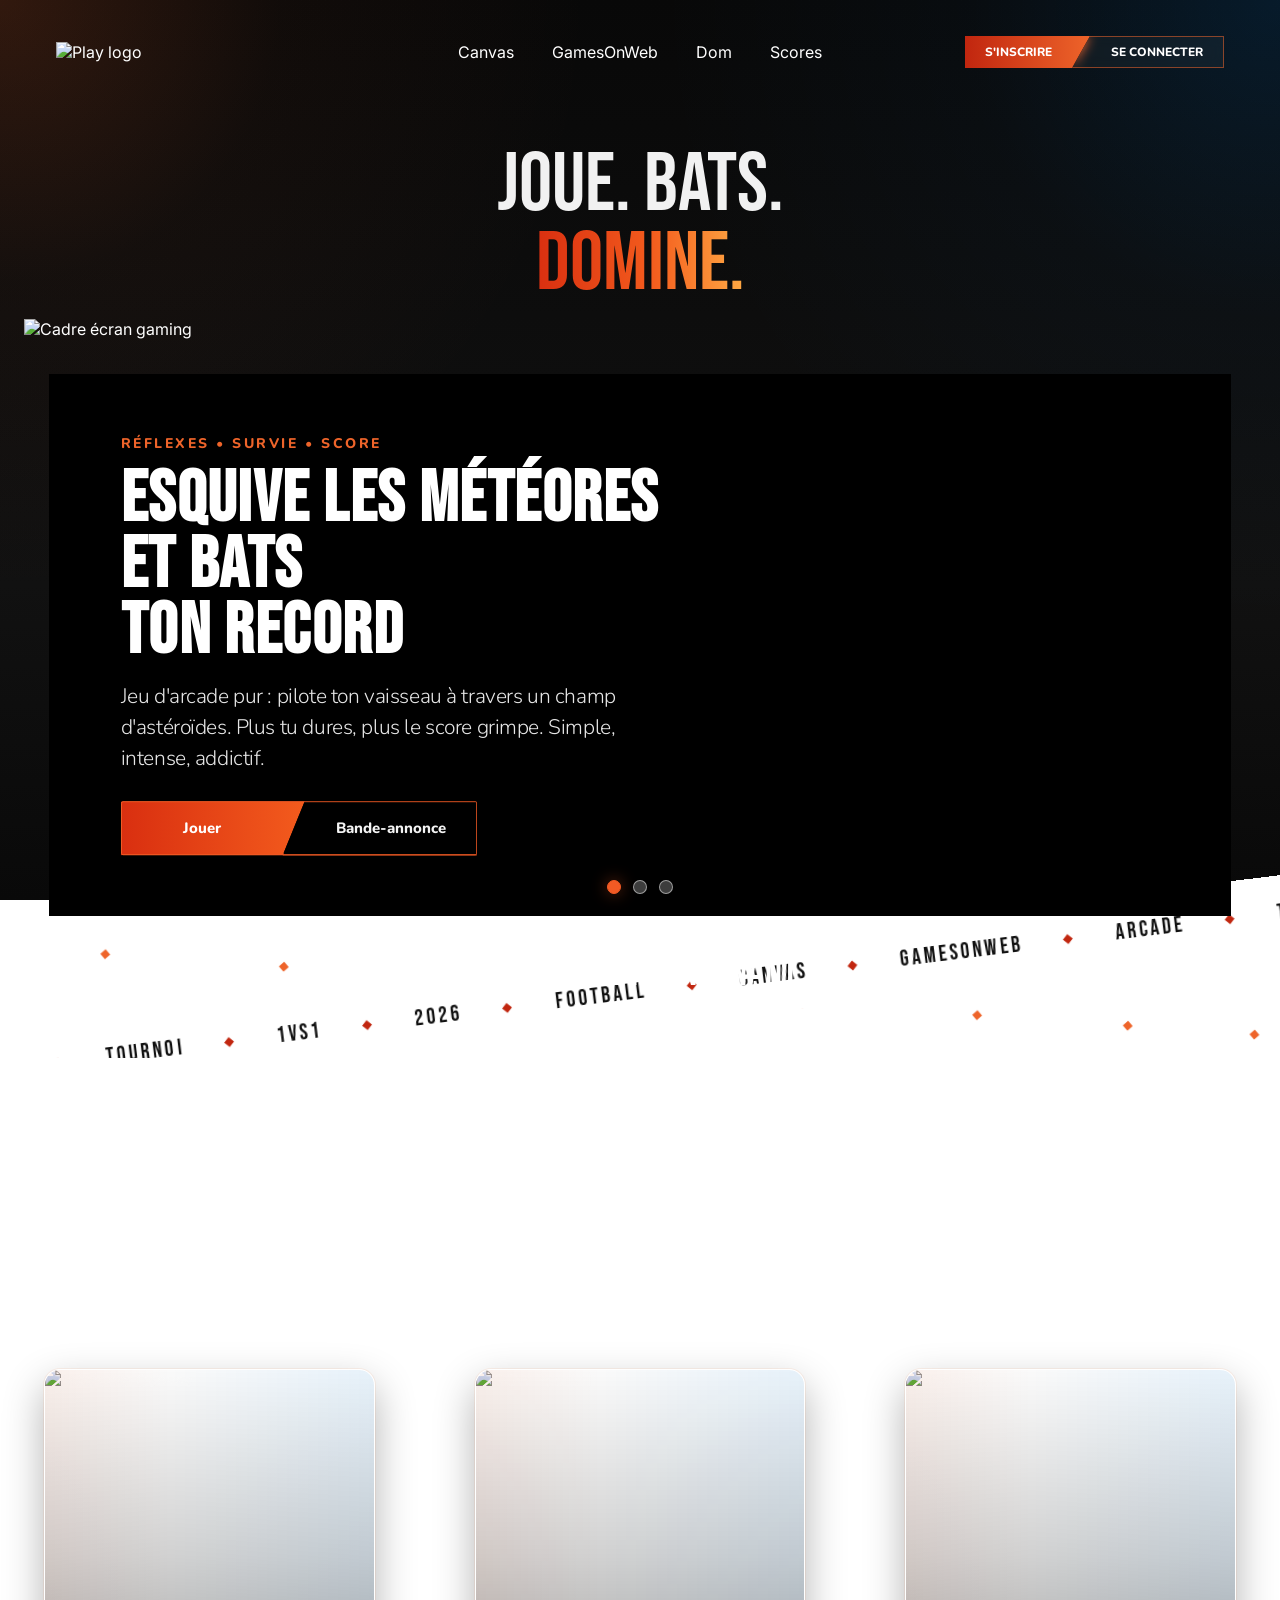
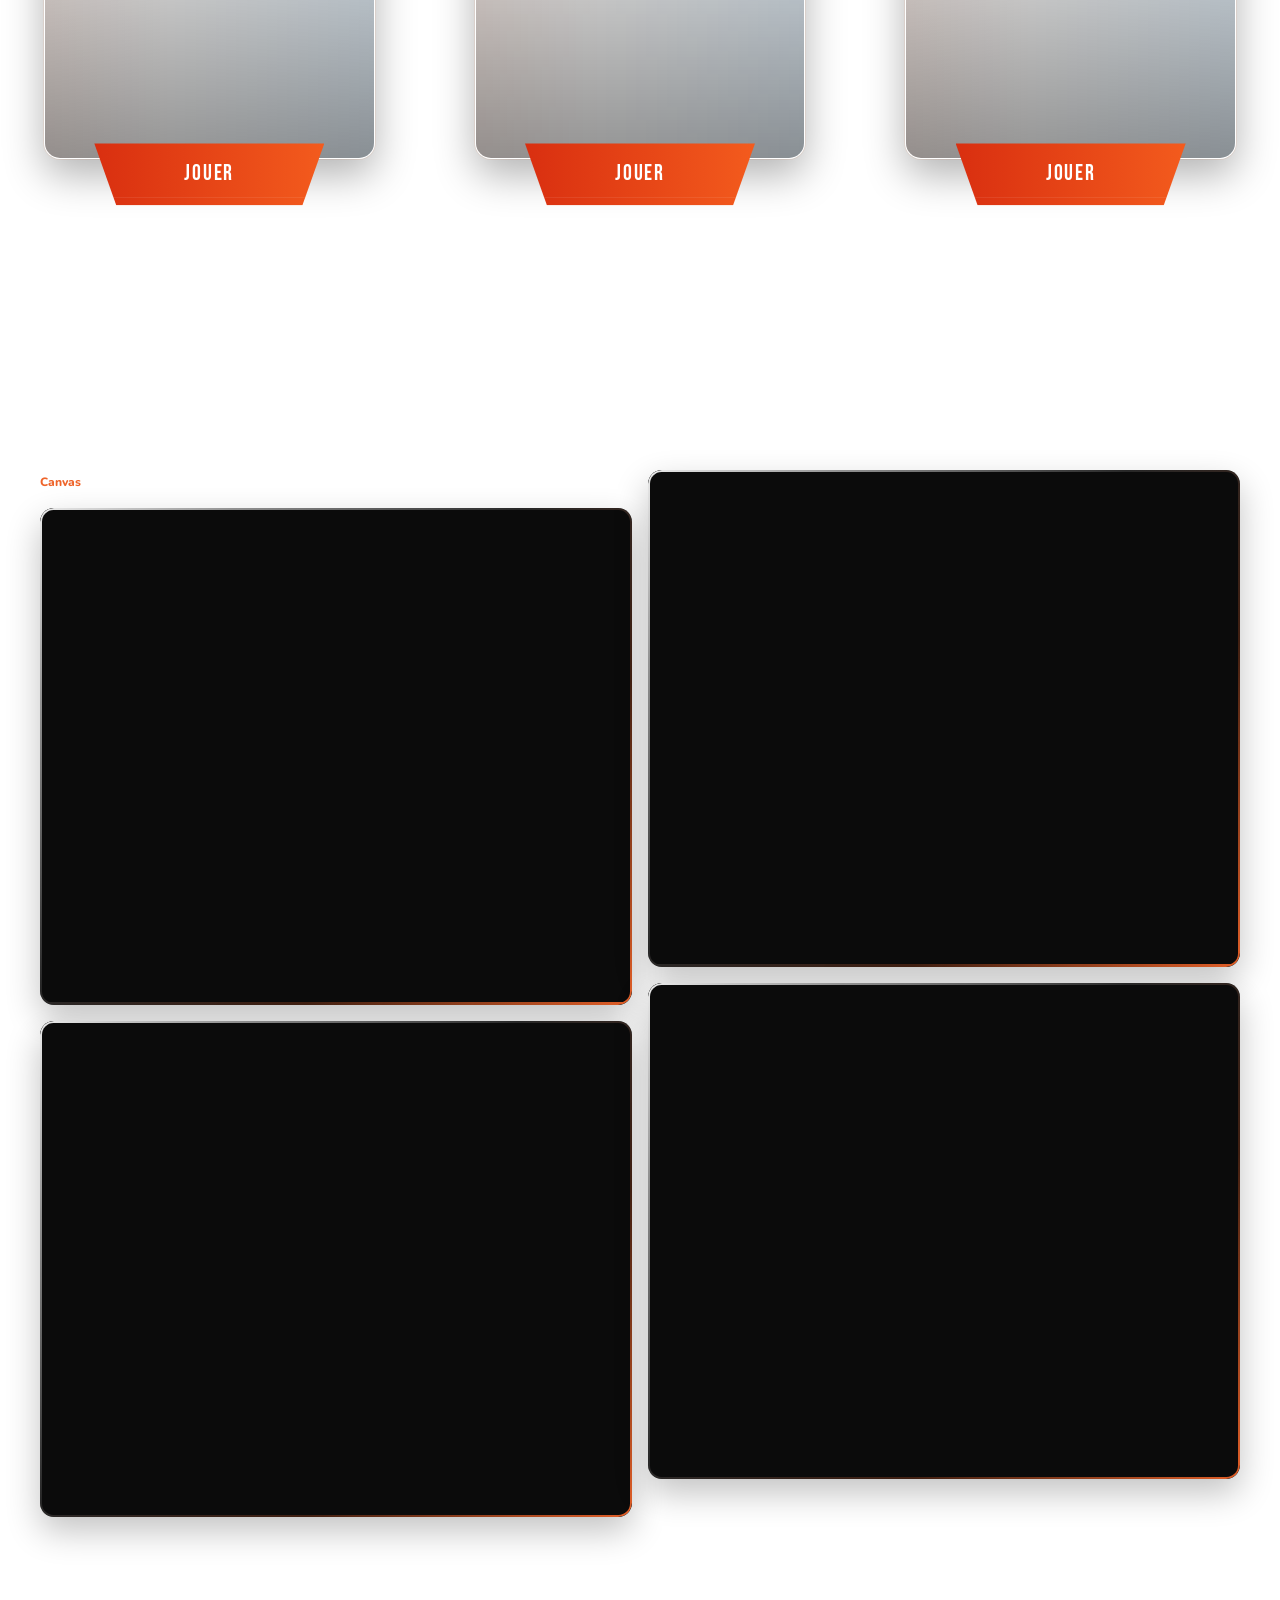
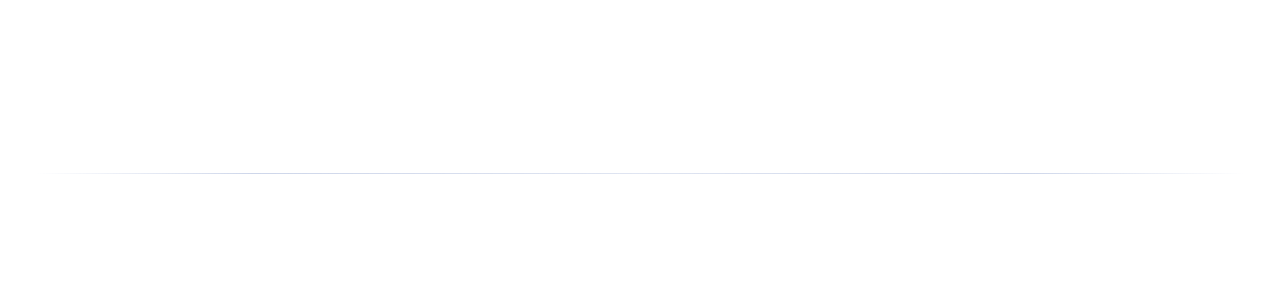
==== commit 268f9c08: "Resp Accueil" ====
--- a/frontend/index.html
+++ b/frontend/index.html
@@ -16,6 +16,12 @@
             <img src="./assets/images/logo.png" alt="Play logo">
         </div>
 
+        <button class="navMenuToggle" id="navMenuToggle" type="button" aria-label="Ouvrir le menu" aria-expanded="false" aria-controls="mobileNavMenu">
+            <span></span>
+            <span></span>
+            <span></span>
+        </button>
+
         <div class="navLinks">
             <a href="/canvas.html" class="navLink">Canvas</a>
             <a href="/gow.html" class="navLink">GamesOnWeb</a>
@@ -32,6 +38,27 @@
             <div class="navUserPanel" id="navUserPanel" style="display: none;">
                 <span class="navUserText" id="navUserText">Welcome</span>
                 <button id="logout-btn" class="navLogoutButton" type="button">Se déconnecter</button>
+            </div>
+        </div>
+
+        <div class="mobileNavMenu" id="mobileNavMenu" aria-hidden="true">
+            <div class="mobileNavLinks">
+                <a href="/canvas.html" class="navLink mobileNavLink">Canvas</a>
+                <a href="/gow.html" class="navLink mobileNavLink">GamesOnWeb</a>
+                <a href="/dom.html" class="navLink mobileNavLink">Dom</a>
+                <a href="/score.html" class="navLink mobileNavLink">Scores</a>
+            </div>
+
+            <div class="mobileNavAuth">
+                <div class="navAuthButtons navAuthButtons--mobile">
+                    <a href="#" class="navAuthBtn registerButton" id="openSignupModalMobile">S'inscrire</a>
+                    <a href="#" class="navAuthBtn loginButton" id="openLoginModalMobile">Se connecter</a>
+                </div>
+
+                <div class="navUserPanel navUserPanel--mobile" id="mobileNavUserPanel" style="display: none;">
+                    <span class="navUserText" id="mobileNavUserText">Welcome</span>
+                    <button id="mobile-logout-btn" class="navLogoutButton" type="button">Se déconnecter</button>
+                </div>
             </div>
         </div>
     </nav>
@@ -286,4 +313,4 @@
     <script src="runtime-config.js"></script>
     <script src="app.js"></script>
 </body>
-</html>+</html>
--- a/frontend/index.css
+++ b/frontend/index.css
@@ -361,32 +361,6 @@
     color: #ff6b6b;
 }
 
-@media (max-width: 980px) {
-    .authModal {
-        grid-template-columns: 1fr;
-        min-height: auto;
-    }
-
-    .authModalLeft {
-        border-right: none;
-        border-bottom: 1px solid rgba(255, 255, 255, 0.05);
-    }
-
-    .authModalTitle {
-        font-size: 56px;
-    }
-
-    .authModalLeft,
-    .authModalRight {
-        padding: 40px 24px;
-    }
-
-    .authModalRight {
-        padding-top: 32px;
-    }
-}
-
-
 /* Partie 1 : Navbar*/
 * {
     margin: 0;
@@ -398,6 +372,7 @@
     min-height: 100vh;
     font-family: "Inter", sans-serif;
     color: #FFFFFF;
+    overflow-x: hidden;
     background:
         radial-gradient(circle at top left, rgba(238, 100, 42, 0.18) 0%, rgba(238, 100, 42, 0.04) 18%, transparent 38%),
         radial-gradient(circle at top right, rgba(0, 140, 255, 0.14) 0%, rgba(0, 140, 255, 0.03) 20%, transparent 40%),
@@ -409,6 +384,8 @@
 
 
 .navbar {
+    position: relative;
+    z-index: 20;
     width: 100%;
     height: 104px;
     background: transparent;
@@ -445,6 +422,52 @@
     display: block;
     width: 98px;
     height: auto;
+}
+
+.navMenuToggle {
+    display: none;
+    width: 44px;
+    height: 44px;
+    align-items: center;
+    justify-content: center;
+    flex-direction: column;
+    gap: 6px;
+    justify-self: end;
+    border: 1px solid rgba(238, 100, 42, 0.42);
+    background: rgba(0, 0, 0, 0.36);
+    color: #ffffff;
+    cursor: pointer;
+    transition: background 0.22s ease, border-color 0.22s ease, transform 0.22s ease;
+}
+
+.navMenuToggle span {
+    width: 20px;
+    height: 2px;
+    display: block;
+    background: currentColor;
+    transition: transform 0.25s ease, opacity 0.25s ease;
+}
+
+.navMenuToggle:hover {
+    transform: translateY(-1px);
+    background: rgba(238, 100, 42, 0.1);
+    border-color: rgba(238, 100, 42, 0.75);
+}
+
+.navbar.menu-open .navMenuToggle span:nth-child(1) {
+    transform: translateY(8px) rotate(45deg);
+}
+
+.navbar.menu-open .navMenuToggle span:nth-child(2) {
+    opacity: 0;
+}
+
+.navbar.menu-open .navMenuToggle span:nth-child(3) {
+    transform: translateY(-8px) rotate(-45deg);
+}
+
+.mobileNavMenu {
+    display: none;
 }
 
 .navLink {
@@ -1478,27 +1501,422 @@
     box-shadow: 0 12px 24px rgba(238, 100, 42, 0.16) !important;
 }
 
-
-
-
-
-
-
-
-
-
-
-
-
-
-
-
-
-
-
-
-
-
+/* Responsive */
+.heroVisual {
+    position: relative;
+}
+
+@media (max-width: 1320px) {
+    .navbar {
+        padding: 0 clamp(24px, 5vw, 56px);
+    }
+
+    .screenCard {
+        width: min(1250px, calc(100vw - 48px));
+        height: auto;
+        aspect-ratio: 1250 / 750;
+    }
+
+    .screenMedia {
+        top: 7.35%;
+        left: 2%;
+        width: 96%;
+        height: 73.35%;
+    }
+
+    .screenContent {
+        left: clamp(32px, 5.8vw, 72px);
+        max-width: min(560px, 54%);
+    }
+
+    .screenHeading {
+        font-size: clamp(48px, 5.8vw, 72px);
+    }
+
+    .screenText {
+        font-size: clamp(17px, 1.7vw, 21px);
+    }
+
+    .awardsSection,
+    .featuredGamesSection,
+    .siteFooter {
+        max-width: calc(100vw - 48px);
+    }
+
+    .awardsGrid {
+        grid-template-columns: repeat(2, minmax(0, 1fr));
+    }
+
+    .awardCard,
+    .awardsInfo,
+    .awardsButtonsRow {
+        width: 100%;
+    }
+
+    .awardsColumnLeft .awardCard:nth-child(1),
+    .awardsColumnLeft .awardCard:nth-child(2),
+    .awardsColumnRight .awardCard:nth-child(1),
+    .awardsColumnRight .awardCard:nth-child(2) {
+        height: auto;
+        aspect-ratio: 596 / 500;
+    }
+}
+
+@media (max-width: 1080px) {
+    .navbar {
+        grid-template-columns: auto 1fr auto;
+        height: 92px;
+    }
+
+    .navLinks {
+        display: none;
+    }
+
+    .navButtonWrapper {
+        display: none;
+    }
+
+    .navMenuToggle {
+        display: inline-flex;
+    }
+
+    .mobileNavMenu {
+        position: absolute;
+        top: calc(100% - 6px);
+        left: 24px;
+        right: 24px;
+        display: block;
+        max-height: 0;
+        overflow: hidden;
+        opacity: 0;
+        pointer-events: none;
+        background:
+            linear-gradient(180deg, rgba(12, 12, 12, 0.98) 0%, rgba(5, 5, 5, 0.98) 100%);
+        border: 1px solid rgba(238, 100, 42, 0.24);
+        box-shadow: 0 26px 48px rgba(0, 0, 0, 0.34);
+        transition: max-height 0.28s ease, opacity 0.22s ease;
+    }
+
+    .navbar.menu-open .mobileNavMenu {
+        max-height: 420px;
+        opacity: 1;
+        pointer-events: auto;
+    }
+
+    .mobileNavLinks,
+    .mobileNavAuth {
+        min-height: 0;
+    }
+
+    .mobileNavLinks {
+        display: flex;
+        flex-direction: column;
+        gap: 0;
+        padding: 12px 18px 0;
+    }
+
+    .mobileNavLink {
+        min-height: 48px;
+        display: flex;
+        align-items: center;
+        border-bottom: 1px solid rgba(255, 255, 255, 0.06);
+        font-size: 15px;
+    }
+
+    .mobileNavAuth {
+        padding: 16px 18px 18px;
+    }
+
+    .navAuthButtons--mobile,
+    .navUserPanel--mobile {
+        width: 100%;
+        justify-content: center;
+    }
+
+    .heroSection {
+        padding-top: 28px;
+    }
+
+    .heroTitle {
+        font-size: clamp(58px, 10vw, 83px);
+    }
+
+    .gamesGrid {
+        gap: 44px;
+    }
+
+    .gameCardImageWrapper {
+        height: auto;
+        aspect-ratio: 360 / 390;
+    }
+}
+
+@media (max-width: 760px) {
+    .navbar {
+        height: auto;
+        min-height: 82px;
+        padding: 14px 18px;
+        grid-template-columns: auto auto;
+    }
+
+    .navLogo img {
+        width: 82px;
+    }
+
+    .navLinks {
+        display: none;
+    }
+
+    .mobileNavMenu {
+        left: 14px;
+        right: 14px;
+    }
+
+    .heroSection {
+        padding: 28px 18px 0;
+    }
+
+    .heroTitle {
+        font-size: clamp(54px, 18vw, 76px);
+    }
+
+    .bannerBlack,
+    .bannerWhite {
+        top: clamp(410px, 72vw, 560px);
+        height: 54px;
+    }
+
+    .bannerTicker {
+        font-size: 18px;
+        gap: 26px;
+    }
+
+    .screenSection {
+        padding-top: 34px;
+    }
+
+    .screenCard {
+        width: min(100%, calc(100vw - 24px));
+        aspect-ratio: 1 / 1.28;
+    }
+
+    .screenFrame {
+        display: none;
+    }
+
+    .screenMedia {
+        top: 0;
+        left: 0;
+        width: 100%;
+        height: 100%;
+        border: 1px solid rgba(238, 100, 42, 0.22);
+        box-shadow: 0 20px 45px rgba(0, 0, 0, 0.34);
+    }
+
+    .videoOverlay {
+        background:
+            linear-gradient(180deg, rgba(0, 0, 0, 0.38) 0%, rgba(0, 0, 0, 0.78) 64%, rgba(0, 0, 0, 0.9) 100%);
+    }
+
+    .screenContent {
+        top: auto;
+        left: 22px;
+        right: 22px;
+        bottom: 82px;
+        max-width: none;
+        transform: none;
+    }
+
+    .screenContent.is-hidden,
+    .screenMedia.is-switching .screenContent {
+        transform: translateY(12px);
+    }
+
+    .screenKicker {
+        font-size: 12px;
+        letter-spacing: 0.14em;
+    }
+
+    .screenHeading {
+        font-size: clamp(42px, 14vw, 62px);
+    }
+
+    .screenText {
+        margin-bottom: 20px;
+        font-size: 16px;
+        line-height: 1.45;
+    }
+
+    .screenActions {
+        width: 100%;
+        display: flex;
+    }
+
+    .heroBtn {
+        min-width: 0;
+        flex: 1;
+        height: 50px;
+        padding-left: 18px;
+        padding-right: 18px;
+        font-size: 13px;
+    }
+
+    .registerNowButton {
+        bottom: 22px;
+        font-size: clamp(30px, 9vw, 40px);
+        width: calc(100% - 44px);
+    }
+
+    .screenDots {
+        bottom: 62px;
+    }
+
+    .featuredGamesSection {
+        margin: 64px auto 82px;
+    }
+
+    .featuredGamesHeader {
+        margin-bottom: 40px;
+    }
+
+    .featuredGamesTitle,
+    .awardsTitle {
+        font-size: clamp(48px, 15vw, 62px);
+    }
+
+    .gamesGrid {
+        grid-template-columns: 1fr;
+        gap: 48px;
+    }
+
+    .gameCardImageWrapper {
+        max-width: 340px;
+    }
+
+    .awardsSection {
+        margin: 0 auto 82px;
+    }
+
+    .awardsTabs {
+        gap: 18px;
+        margin-bottom: 28px;
+    }
+
+    .awardsGrid {
+        grid-template-columns: 1fr;
+        gap: 16px;
+    }
+
+    .awardsColumnRight {
+        transform: none;
+    }
+
+    .awardsButtonsRow {
+        margin-top: 16px;
+    }
+
+    .awardsMoreBtn,
+    .awardsDetailsBtn {
+        height: 62px;
+        font-size: 20px;
+    }
+
+    .siteFooter {
+        margin-top: 56px;
+    }
+
+    .authModalOverlay {
+        padding: 16px;
+    }
+
+    .authModal {
+        max-height: calc(100vh - 32px);
+        min-height: 0;
+        overflow-y: auto;
+        grid-template-columns: 1fr;
+    }
+
+    .authModalLeft,
+    .authModalRight {
+        padding: 34px 24px;
+    }
+
+    .authModalLeft {
+        border-right: 0;
+        border-bottom: 1px solid rgba(255, 255, 255, 0.05);
+    }
+
+    .authModalTitle {
+        font-size: 50px;
+    }
+
+    .authModalText {
+        font-size: 16px;
+        margin-bottom: 22px;
+    }
+
+    .authTabs {
+        display: flex;
+    }
+
+    .toggle-btn {
+        min-width: 0;
+        flex: 1;
+    }
+}
+
+@media (max-width: 430px) {
+    .navAuthButtons--mobile {
+        flex-direction: column;
+        gap: 10px;
+    }
+
+    .navAuthButtons--mobile .navAuthBtn {
+        width: 100%;
+        margin-left: 0;
+        clip-path: none;
+    }
+
+    .navUserPanel--mobile {
+        align-items: stretch;
+        flex-direction: column;
+        text-align: center;
+    }
+
+    .screenCard {
+        aspect-ratio: 1 / 1.42;
+    }
+
+    .screenContent {
+        left: 18px;
+        right: 18px;
+        bottom: 84px;
+    }
+
+    .screenText {
+        display: -webkit-box;
+        overflow: hidden;
+        -webkit-line-clamp: 3;
+        -webkit-box-orient: vertical;
+    }
+
+    .screenActions {
+        flex-direction: column;
+        gap: 10px;
+    }
+
+    .screenActions::after {
+        display: none;
+    }
+
+    .heroBtnPrimary,
+    .heroBtnGhost {
+        width: 100%;
+        margin-left: 0;
+        padding: 0 18px;
+        clip-path: none;
+    }
+}
 
 
 
@@ -1696,4 +2114,4 @@
     font-weight: 400;
     line-height: 1.4;
     color: rgba(255, 255, 255, 0.72);
-}+}
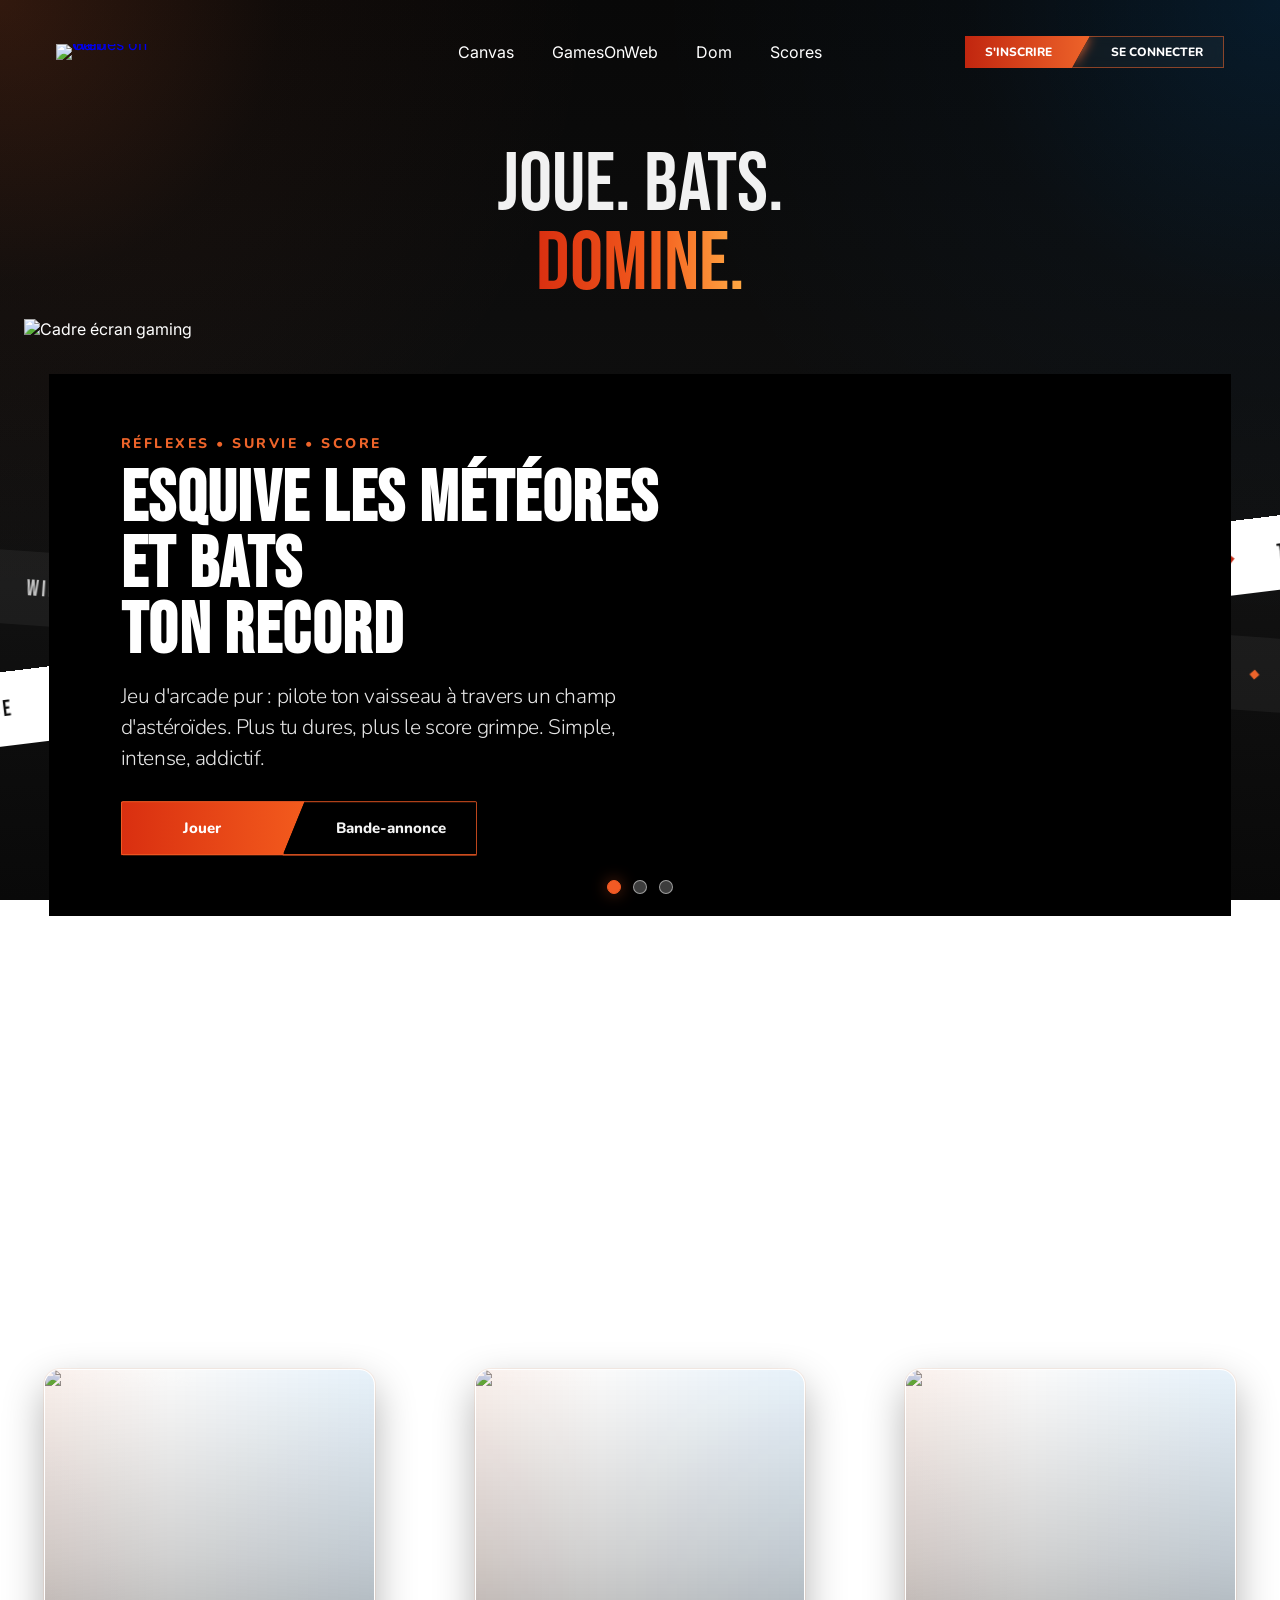
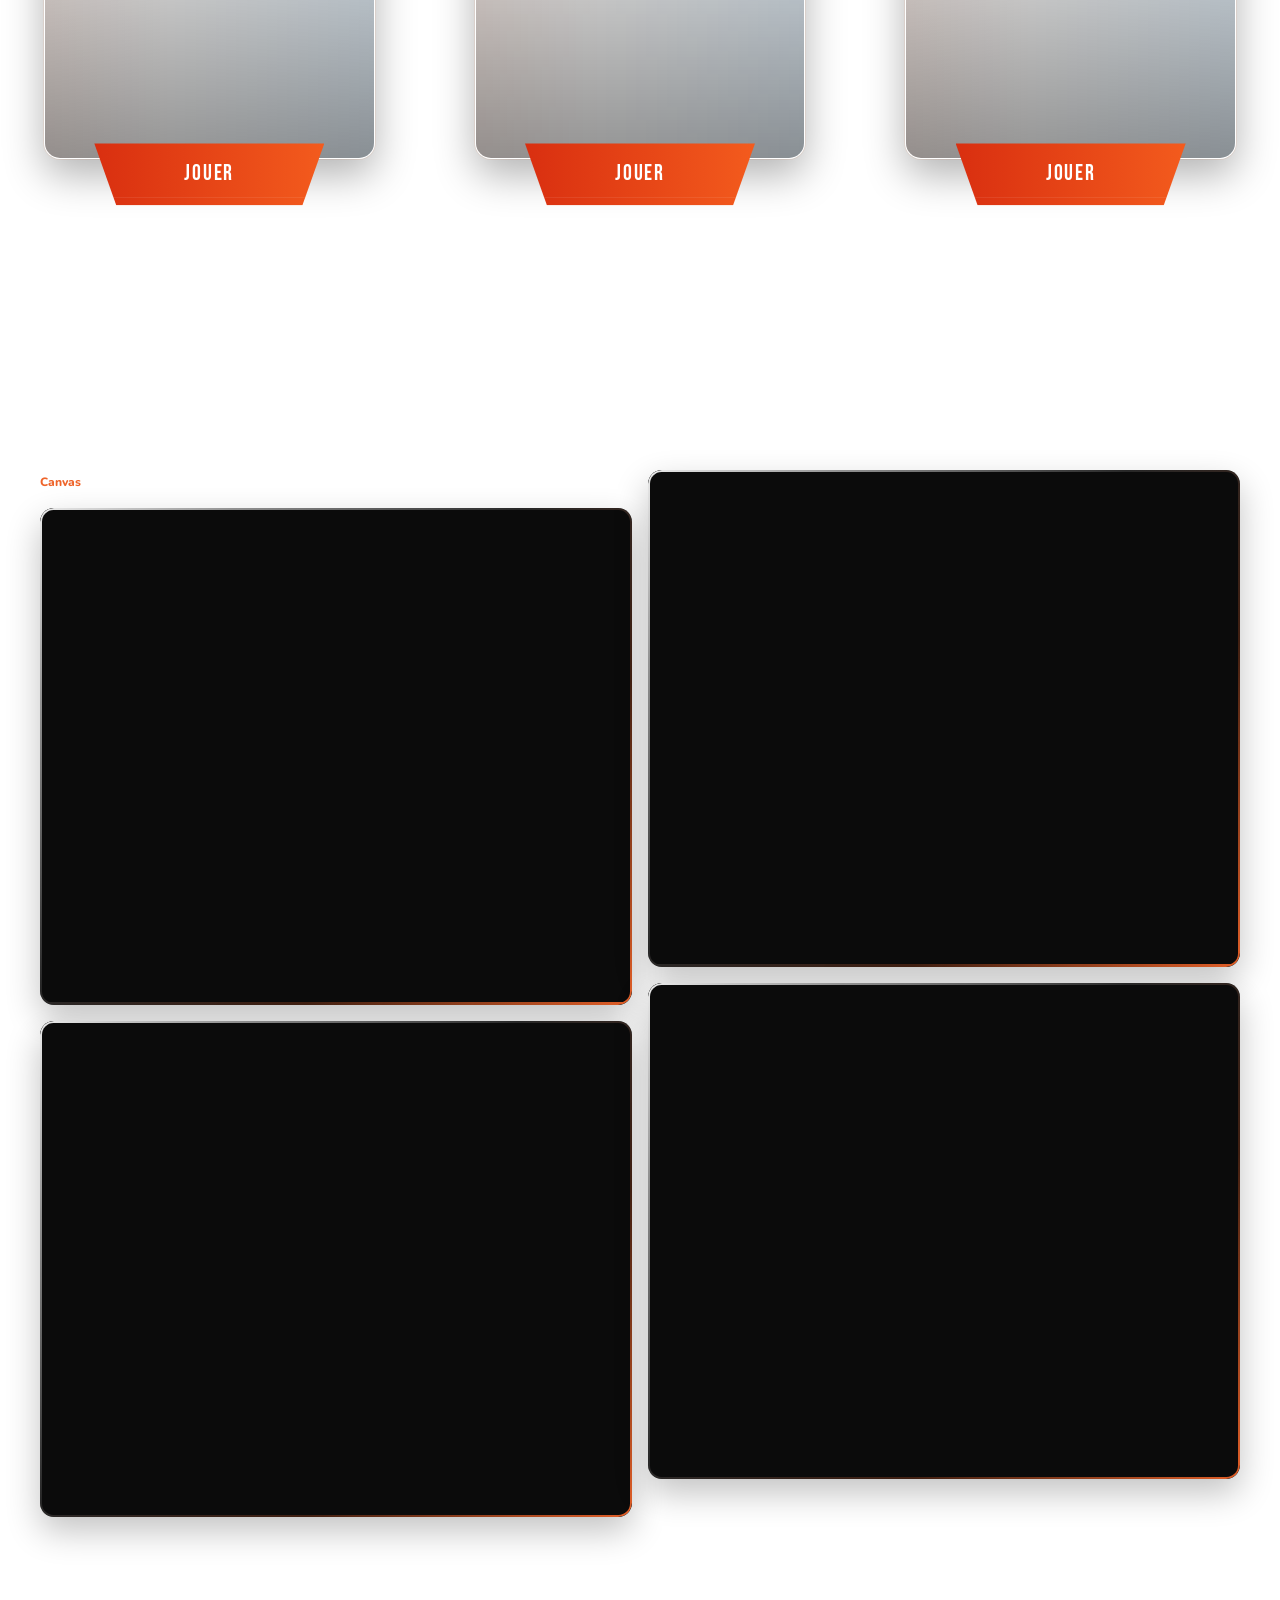
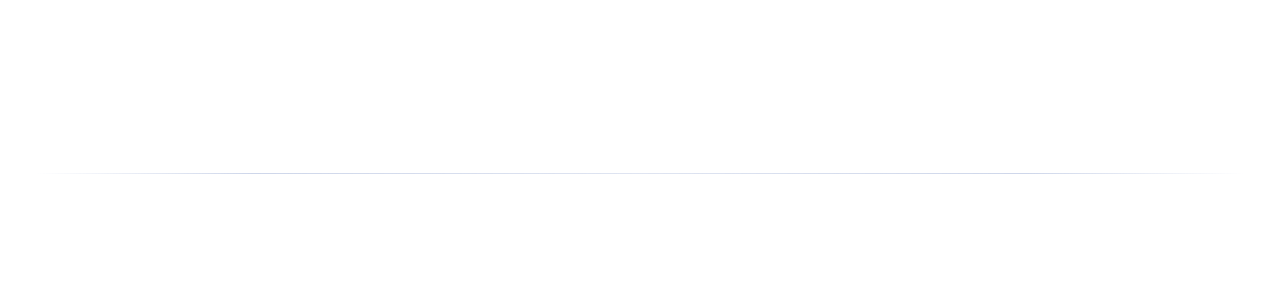
==== commit fd9c5262: "Ajustement new fonc resp" ====
--- a/frontend/index.html
+++ b/frontend/index.html
@@ -12,9 +12,9 @@
 <body>
     <!-- Partie 1 : Navbar -->
     <nav class="navbar">
-        <div class="navLogo">
-            <img src="./assets/images/logo.png" alt="Play logo">
-        </div>
+        <a href="/" class="navLogo" aria-label="Retour a l'accueil">
+            <img src="./assets/images/logo.png" alt="Games on Web">
+        </a>
 
         <button class="navMenuToggle" id="navMenuToggle" type="button" aria-label="Ouvrir le menu" aria-expanded="false" aria-controls="mobileNavMenu">
             <span></span>
--- a/frontend/index.css
+++ b/frontend/index.css
@@ -399,6 +399,9 @@
     display: flex;
     align-items: center;
     justify-self: start;
+    line-height: 0;
+    text-decoration: none;
+    cursor: pointer;
 }
 
 .navLinks {
@@ -625,13 +628,13 @@
 }
 
 .bannerBlack {
-    top: 650px;
+    top: 290px;
     transform: translateX(-50%) rotate(4deg);
     background: rgba(255, 255, 255, 0.05);
 }
 
 .bannerWhite {
-    top: 650px;
+    top: 290px;
     transform: translateX(-50%) rotate(-7deg);
     background: #FFFFFF;
 }
@@ -1616,7 +1619,7 @@
     }
 
     .mobileNavLink {
-        min-height: 48px;
+        min-height: 52px;
         display: flex;
         align-items: center;
         border-bottom: 1px solid rgba(255, 255, 255, 0.06);
@@ -1648,6 +1651,68 @@
     .gameCardImageWrapper {
         height: auto;
         aspect-ratio: 360 / 390;
+    }
+}
+
+@media (min-width: 761px) and (max-width: 1080px) {
+    .screenCard {
+        width: min(900px, calc(100vw - 64px));
+        aspect-ratio: 16 / 10;
+    }
+
+    .screenFrame {
+        display: none;
+    }
+
+    .screenMedia {
+        top: 0;
+        left: 0;
+        width: 100%;
+        height: 100%;
+        border: 1px solid rgba(238, 100, 42, 0.24);
+        box-shadow: 0 24px 54px rgba(0, 0, 0, 0.36);
+    }
+
+    .screenContent {
+        left: clamp(34px, 6vw, 56px);
+        max-width: min(520px, 58%);
+    }
+
+    .screenKicker {
+        margin-bottom: 10px;
+    }
+
+    .screenHeading {
+        font-size: clamp(48px, 6.4vw, 64px);
+    }
+
+    .screenText {
+        margin-bottom: 22px;
+        display: -webkit-box;
+        overflow: hidden;
+        -webkit-line-clamp: 3;
+        -webkit-box-orient: vertical;
+    }
+
+    .screenDots {
+        bottom: 30px;
+    }
+
+    .registerNowButton {
+        left: auto;
+        right: 34px;
+        bottom: 28px;
+        width: auto;
+        transform: none;
+        font-size: clamp(34px, 5vw, 40px);
+    }
+
+    .registerNowButton:hover {
+        transform: translateY(-5px) scale(1.02);
+    }
+
+    .featuredGamesSection {
+        margin-top: 72px;
     }
 }
 
@@ -1755,10 +1820,10 @@
     .heroBtn {
         min-width: 0;
         flex: 1;
-        height: 50px;
+        height: 64px;
         padding-left: 18px;
         padding-right: 18px;
-        font-size: 13px;
+        font-size: 16px;
     }
 
     .registerNowButton {
@@ -1817,8 +1882,8 @@
 
     .awardsMoreBtn,
     .awardsDetailsBtn {
-        height: 62px;
-        font-size: 20px;
+        height: 68px;
+        font-size: 22px;
     }
 
     .siteFooter {
@@ -1873,7 +1938,9 @@
 
     .navAuthButtons--mobile .navAuthBtn {
         width: 100%;
+        height: 54px;
         margin-left: 0;
+        font-size: 14px;
         clip-path: none;
     }
 
@@ -1912,9 +1979,32 @@
     .heroBtnPrimary,
     .heroBtnGhost {
         width: 100%;
+        min-height: 64px;
         margin-left: 0;
         padding: 0 18px;
         clip-path: none;
+    }
+
+    .awardsButtonsRow {
+        flex-direction: column;
+        gap: 10px;
+    }
+
+    .awardsMoreBtn,
+    .awardsDetailsBtn {
+        width: 100%;
+        height: 68px;
+        margin-left: 0;
+        clip-path: none;
+    }
+
+    .toggle-btn {
+        min-height: 56px;
+    }
+
+    .navUserPanel--mobile .navLogoutButton {
+        width: 100%;
+        min-height: 54px;
     }
 }
 
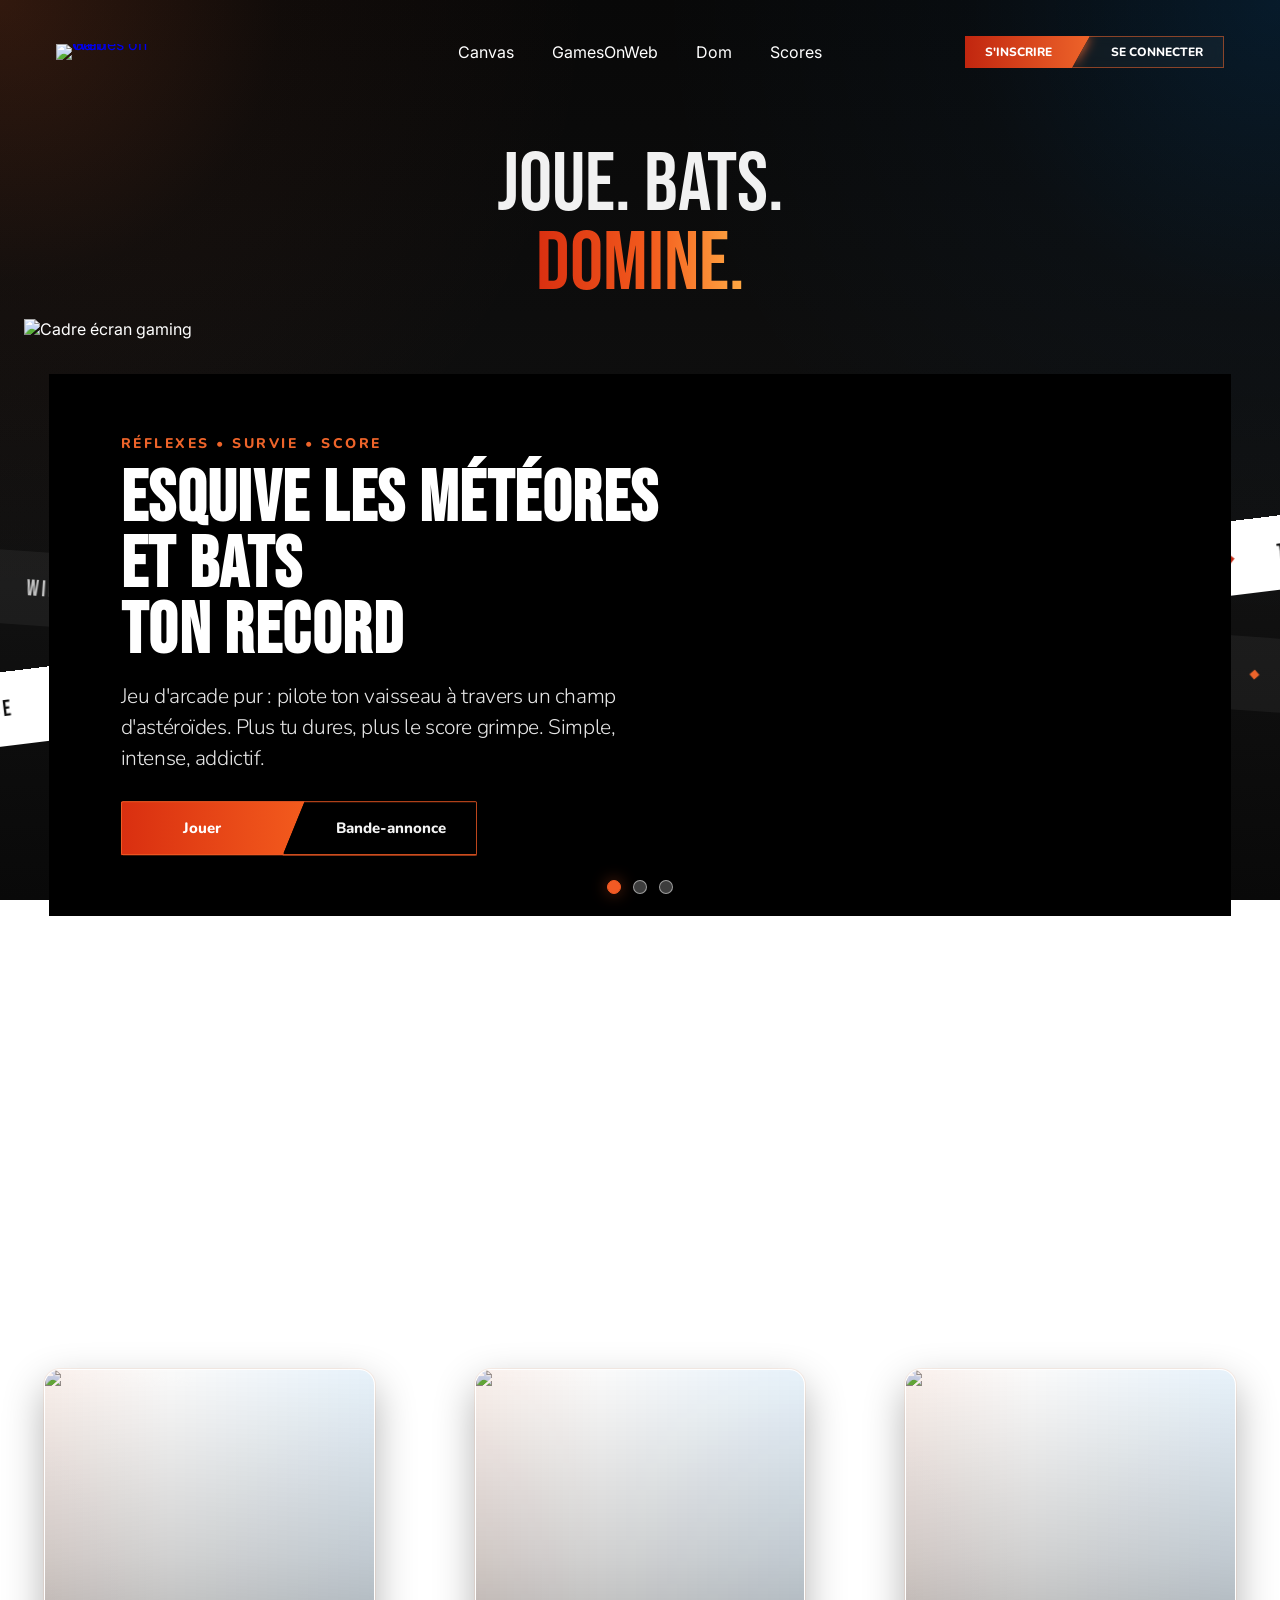
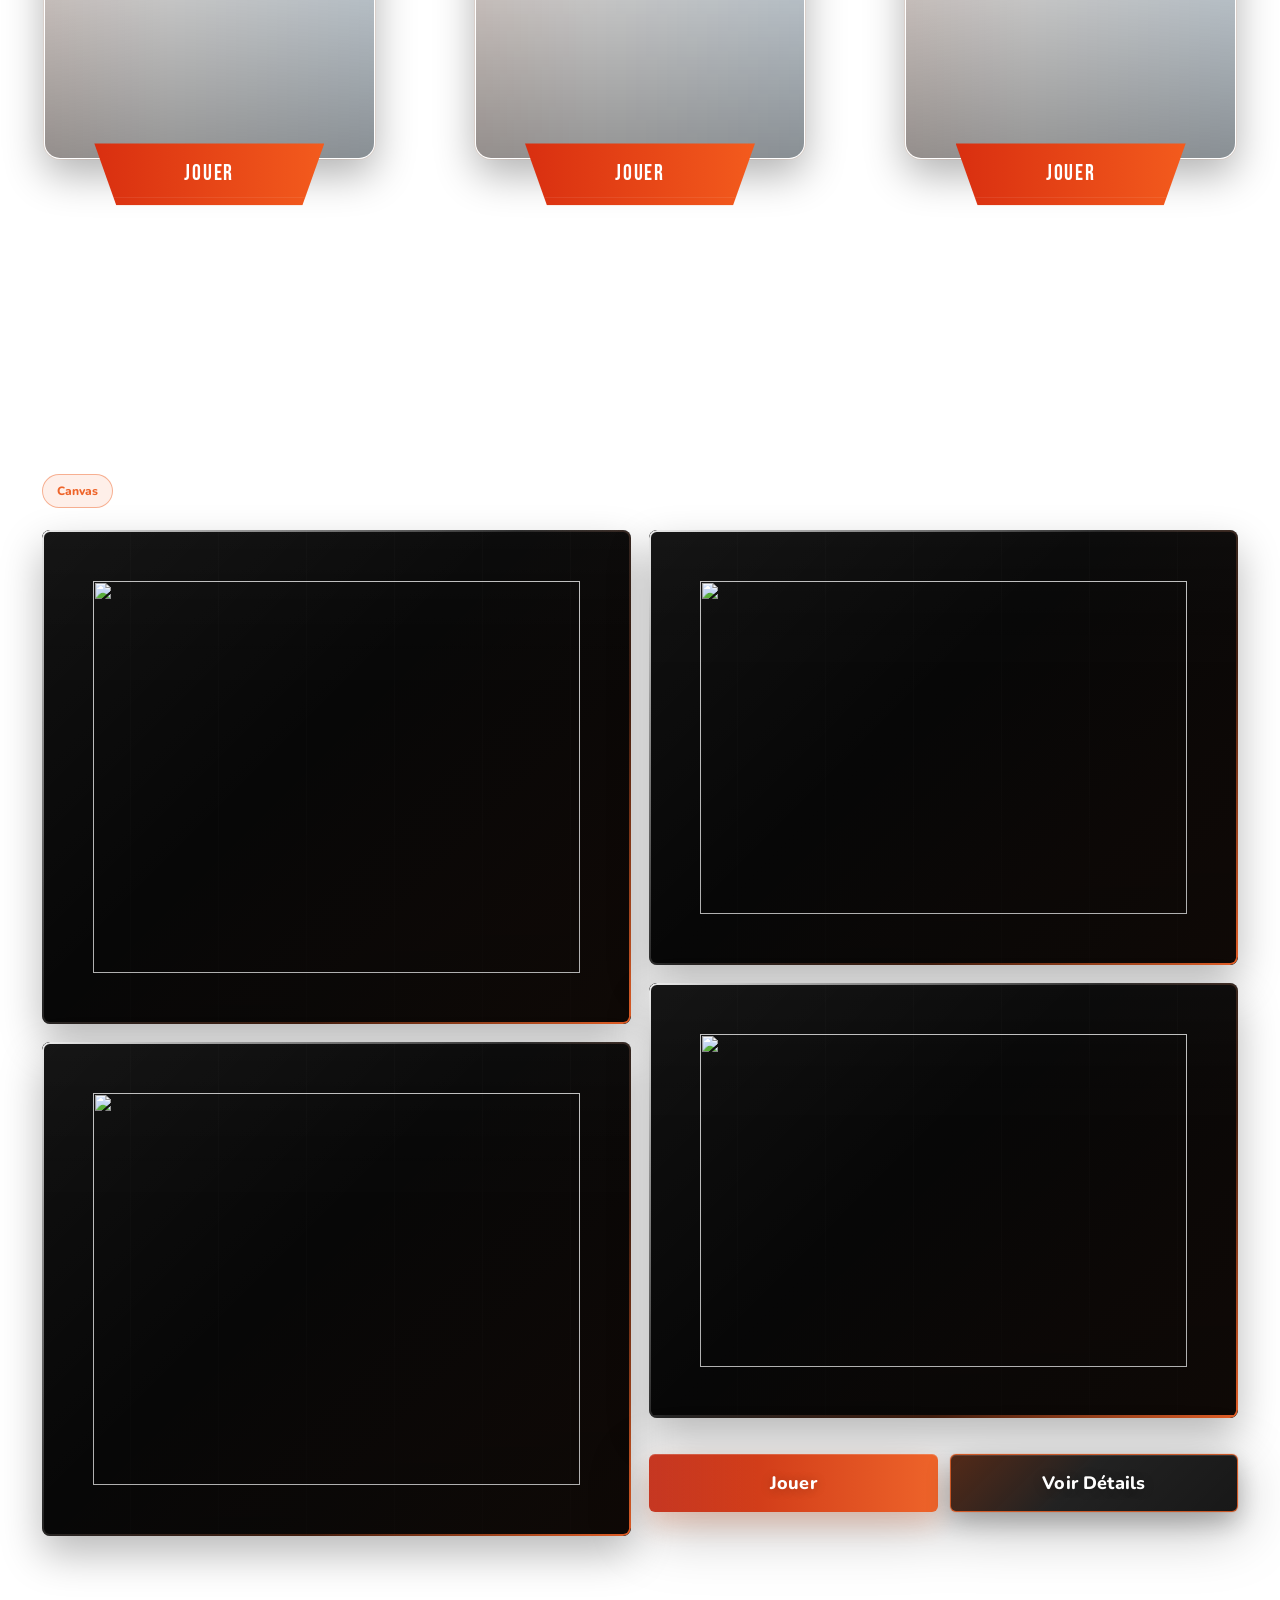
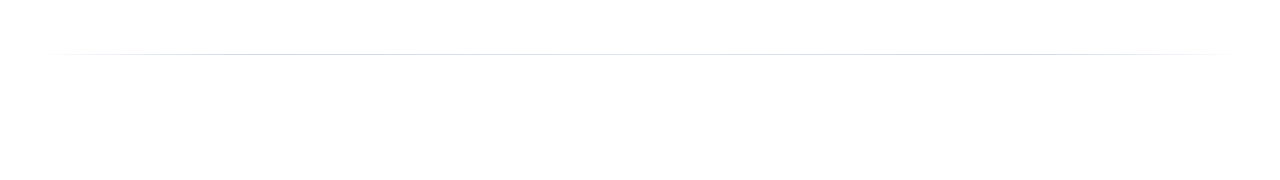
==== commit 0d513d19: "Fin site" ====
--- a/frontend/index.html
+++ b/frontend/index.html
@@ -194,7 +194,7 @@
                 <button class="awardsTab" type="button" data-game="2">Dom</button>
             </div>
 
-            <div class="awardsGrid" id="awardsGrid">
+            <div class="awardsGrid" id="awardsGrid" data-active-game="0">
 
                 <div class="awardsColumn awardsColumnLeft">
                     <article class="awardCard awardCard1">
@@ -216,8 +216,8 @@
                     </article>
 
                     <div class="awardsButtonsRow">
-                        <a href="/GamesOnWeb/index.html" class="awardsMoreBtn" id="awardsMoreBtn">Jouer</a>
-                        <a href="/gow.html" class="awardsDetailsBtn" id="awardsDetailsBtn">Voir Détails</a>
+                        <a href="/GamesOnWeb/index.html" class="awardsMoreBtn" id="awardsMoreBtn"><span>Jouer</span></a>
+                        <a href="/gow.html" class="awardsDetailsBtn" id="awardsDetailsBtn"><span>Voir Détails</span></a>
                     </div>
                 </div>
 
--- a/frontend/index.css
+++ b/frontend/index.css
@@ -1205,8 +1205,8 @@
     position: relative;
     z-index: 3;
     max-width: 1280px;
-    margin: 18px auto 120px;
-    padding: 0 16px;
+    margin: 28px auto 118px;
+    padding: 0 18px;
 }
 
 .awardsContainer {
@@ -1227,37 +1227,42 @@
 .awardsTabs {
     display: flex;
     align-items: center;
-    gap: 28px;
+    gap: 10px;
     flex-wrap: wrap;
-    margin-bottom: 18px;
+    margin-bottom: 22px;
 }
 
 .awardsTab {
-    border: 0;
-    background: transparent;
-    padding: 0;
+    min-height: 34px;
+    border: 1px solid transparent;
+    background: rgba(255, 255, 255, 0.025);
+    padding: 0 14px;
+    border-radius: 999px;
     cursor: pointer;
     font-family: "Nunito", sans-serif;
     font-size: 12px;
-    font-weight: 500;
+    font-weight: 800;
     color: rgba(255, 255, 255, 0.72);
-    transition: color 0.2s ease, transform 0.2s ease;
+    transition: color 0.2s ease, transform 0.2s ease, border-color 0.2s ease, background 0.2s ease;
 }
 
 .awardsTab:hover {
     color: #ffffff;
     transform: translateY(-1px);
+    border-color: rgba(238, 100, 42, 0.28);
+    background: rgba(238, 100, 42, 0.06);
 }
 
 .awardsTab.active {
     color: #ee642a;
-    font-weight: 800;
+    border-color: rgba(238, 100, 42, 0.46);
+    background: rgba(238, 100, 42, 0.10);
 }
 
 .awardsGrid {
     display: grid;
-    grid-template-columns: repeat(2, 595.94px);
-    column-gap: 16px;
+    grid-template-columns: repeat(2, minmax(0, 1fr));
+    column-gap: 18px;
     align-items: start;
     justify-content: start;
 }
@@ -1265,21 +1270,27 @@
 .awardsColumn {
     display: flex;
     flex-direction: column;
-    gap: 16px;
+    gap: 18px;
 }
 
 .awardsColumnRight {
-    transform: translateY(-38px);
+    transform: none;
 }
 
 /* Carte générique */
 .awardCard {
     position: relative;
-    width: 595.94px;
+    width: 100%;
     overflow: hidden;
-    border-radius: 13.9px;
-    background: #0b0b0b;
-    box-shadow: 0 14px 34px rgba(0, 0, 0, 0.24);
+    border-radius: 8px;
+    background:
+        linear-gradient(135deg, rgba(255, 255, 255, 0.055) 0%, rgba(255, 255, 255, 0.015) 44%, rgba(238, 100, 42, 0.045) 100%),
+        #070707;
+    box-shadow:
+        0 18px 42px rgba(0, 0, 0, 0.28),
+        inset 0 1px 0 rgba(255, 255, 255, 0.035);
+    isolation: isolate;
+    transition: transform 0.25s ease, box-shadow 0.25s ease;
 }
 
 .awardCard img {
@@ -1288,7 +1299,39 @@
     object-fit: cover;
     display: block;
     position: relative;
+    box-sizing: border-box;
     z-index: 3;
+}
+
+.awardCard:hover {
+    transform: translateY(-3px);
+    box-shadow:
+        0 24px 52px rgba(0, 0, 0, 0.34),
+        0 0 0 1px rgba(238, 100, 42, 0.12),
+        inset 0 1px 0 rgba(255, 255, 255, 0.045);
+}
+
+.awardCard::after {
+    content: "";
+    position: absolute;
+    inset: 0;
+    background:
+        linear-gradient(180deg, rgba(255, 255, 255, 0.045), transparent 28%, rgba(0, 0, 0, 0.18) 100%),
+        repeating-linear-gradient(90deg, rgba(255, 255, 255, 0.025) 0 1px, transparent 1px 88px);
+    opacity: 0.55;
+    pointer-events: none;
+    z-index: 5;
+}
+
+.awardsGrid[data-active-game="0"] .awardCard {
+    background:
+        linear-gradient(135deg, rgba(255, 255, 255, 0.05) 0%, rgba(255, 255, 255, 0.012) 44%, rgba(238, 100, 42, 0.05) 100%),
+        #050505;
+}
+
+.awardsGrid[data-active-game="0"] .awardCard img {
+    object-fit: contain;
+    padding: clamp(34px, 4vw, 58px);
 }
 
 /* Bordure : blanc en haut/gauche, orange en bas/droite */
@@ -1297,7 +1340,7 @@
     position: absolute;
     inset: 0;
     padding: 2.32px;
-    border-radius: 13.9px;
+    border-radius: 8px;
     background: linear-gradient(
         135deg,
         rgba(255, 255, 255, 0.92) 0%,
@@ -1317,19 +1360,19 @@
 
 /* Dimensions exactes des 4 images */
 .awardsColumnLeft .awardCard:nth-child(1) {
-    height: 488.01px;
+    height: 416px;
 }
 
 .awardsColumnLeft .awardCard:nth-child(2) {
-    height: 556.99px;
+    height: 468px;
 }
 
 .awardsColumnRight .awardCard:nth-child(1) {
-    height: 484.78px;
+    height: 390px;
 }
 
 .awardsColumnRight .awardCard:nth-child(2) {
-    height: 470.22px;
+    height: 400px;
 }
 
 /* Bloc texte + bouton en bas à droite */
@@ -1381,31 +1424,77 @@
 }
 
 .awardsButtonsRow {
-    display: flex;
+    display: grid;
+    grid-template-columns: repeat(2, minmax(0, 1fr));
     align-items: stretch;
-    gap: 0;
-    margin-top: 40px;
-    width: 595.94px;
-}
-
-.awardsMoreBtn {
-    flex: 1;
-    height: 80px;
+    gap: 12px;
+    width: 100%;
+    margin-top: 18px;
+    filter: drop-shadow(0 14px 28px rgba(0, 0, 0, 0.28));
+}
+
+.awardsMoreBtn,
+.awardsDetailsBtn {
+    position: relative;
+    min-width: 0;
+    height: 58px;
     display: inline-flex;
     align-items: center;
     justify-content: center;
-    padding: 0 calc(16px + 14px) 0 24px;
+    overflow: hidden;
+    padding: 0 18px;
+    border-radius: 6px;
     text-decoration: none;
     font-family: "Nunito", sans-serif;
-    font-size: 24px;
+    font-size: 18px;
     font-weight: 800;
+    letter-spacing: 0.01em;
+    line-height: 1;
+    white-space: nowrap;
+    isolation: isolate;
+    opacity: 0;
+    transform: translateY(8px);
+    pointer-events: none;
+    transition: transform 0.2s ease, filter 0.2s ease, box-shadow 0.2s ease, border-color 0.2s ease, background 0.2s ease;
+}
+
+.awardsMoreBtn span,
+.awardsDetailsBtn span {
+    position: relative;
+    z-index: 2;
+    display: inline-flex;
+    align-items: center;
+    justify-content: center;
+}
+
+.awardsMoreBtn::before,
+.awardsDetailsBtn::before {
+    content: "";
+    position: absolute;
+    inset: 0;
+    z-index: 0;
+    opacity: 0;
+    pointer-events: none;
+    background: linear-gradient(110deg, transparent 0%, rgba(255, 255, 255, 0.16) 44%, transparent 72%);
+    transform: translateX(-44%);
+    transition: opacity 0.25s ease, transform 0.35s ease;
+}
+
+.awardsMoreBtn {
     color: #ffffff;
-    background: linear-gradient(90deg, #c1260f 0%, #ee642a 100%);
-    /* diagonale : bas-droit coupe vers l'intérieur */
-    clip-path: polygon(0 0, 100% 0, calc(100% - 14px) 100%, 0 100%);
-    box-shadow: 0 10px 24px rgba(238, 100, 42, 0.22);
+    background:
+        linear-gradient(90deg, rgba(255, 255, 255, 0.08) 0%, rgba(255, 255, 255, 0) 38%),
+        linear-gradient(90deg, #c1260f 0%, #ee642a 100%);
+    clip-path: none;
+    box-shadow:
+        0 12px 26px rgba(238, 100, 42, 0.23),
+        inset 0 1px 0 rgba(255, 255, 255, 0.18);
     z-index: 1;
-    transition: transform 0.2s ease, filter 0.2s ease, box-shadow 0.2s ease;
+}
+
+.awardsMoreBtn,
+.awardsDetailsBtn {
+    text-shadow: 0 1px 12px rgba(0, 0, 0, 0.24);
 }
 
 .awardsMoreBtn:hover {
@@ -1415,30 +1504,35 @@
 }
 
 .awardsDetailsBtn {
-    flex: 1;
-    height: 80px;
-    display: inline-flex;
-    align-items: center;
-    justify-content: center;
-    padding: 0 24px 0 calc(16px + 14px);
-    text-decoration: none;
-    font-family: "Nunito", sans-serif;
-    font-size: 24px;
-    font-weight: 800;
-    color: rgba(255, 255, 255, 0.85);
-    background: rgba(255, 255, 255, 0.03);
-    border: 1px solid rgba(238, 100, 42, 0.55);
-    /* diagonale : haut-gauche coupe — s'emboîte avec Jouer via margin négatif */
-    clip-path: polygon(14px 0, 100% 0, 100% 100%, 0 100%);
-    margin-left: -14px;
+    color: #ffffff;
+    background:
+        linear-gradient(135deg, rgba(238, 100, 42, 0.30), rgba(255, 255, 255, 0.075) 45%, rgba(255, 255, 255, 0.035) 100%),
+        #101010;
+    border: 1px solid rgba(238, 100, 42, 0.82);
+    clip-path: none;
+    margin-left: 0;
+    box-shadow:
+        inset 0 1px 0 rgba(255, 255, 255, 0.12),
+        0 10px 24px rgba(0, 0, 0, 0.24),
+        0 0 0 1px rgba(238, 100, 42, 0.10);
     z-index: 2;
-    transition: transform 0.2s ease, background 0.2s ease, box-shadow 0.2s ease;
 }
 
 .awardsDetailsBtn:hover {
     transform: translateY(-2px);
-    background: rgba(238, 100, 42, 0.08);
-    box-shadow: 0 12px 24px rgba(238, 100, 42, 0.16);
+    border-color: rgba(255, 133, 72, 0.95);
+    background:
+        linear-gradient(135deg, rgba(238, 100, 42, 0.40), rgba(255, 255, 255, 0.095) 45%, rgba(255, 255, 255, 0.04) 100%),
+        #151515;
+    box-shadow:
+        0 14px 30px rgba(238, 100, 42, 0.20),
+        inset 0 1px 0 rgba(255, 255, 255, 0.14);
+}
+
+.awardsMoreBtn:hover::before,
+.awardsDetailsBtn:hover::before {
+    opacity: 1;
+    transform: translateX(42%);
 }
 
 /* Animations: switch direction + sequential reveal */
@@ -1470,26 +1564,24 @@
     z-index: 4 !important;
 }
 
-.awardsMoreBtn,
-.awardsDetailsBtn {
-    opacity: 0;
-    transform: translateY(8px);
-    pointer-events: none;
-    transition: opacity 420ms ease, transform 420ms cubic-bezier(.2,.9,.2,1);
-}
-
 .awardsMoreBtn.is-visible,
 .awardsDetailsBtn.is-visible {
     opacity: 1;
     transform: translateY(0);
     pointer-events: auto;
+    transition:
+        opacity 420ms ease,
+        transform 420ms cubic-bezier(.2,.9,.2,1),
+        filter 0.2s ease,
+        box-shadow 0.2s ease,
+        border-color 0.2s ease,
+        background 0.2s ease;
 }
 
 /* Ensure hover interaction is not blocked by overlays or stacking context */
 .awardsMoreBtn,
 .awardsDetailsBtn {
     z-index: 20; /* sit above decorative pseudo-elements */
-    pointer-events: auto; /* make sure they receive hover/click */
 }
 
 .awardsMoreBtn:hover {
@@ -1500,8 +1592,13 @@
 
 .awardsDetailsBtn:hover {
     transform: translateY(-2px) !important;
-    background: rgba(238, 100, 42, 0.08) !important;
-    box-shadow: 0 12px 24px rgba(238, 100, 42, 0.16) !important;
+    border-color: rgba(255, 133, 72, 0.95) !important;
+    background:
+        linear-gradient(135deg, rgba(238, 100, 42, 0.40), rgba(255, 255, 255, 0.095) 45%, rgba(255, 255, 255, 0.04) 100%),
+        #151515 !important;
+    box-shadow:
+        0 14px 30px rgba(238, 100, 42, 0.20),
+        inset 0 1px 0 rgba(255, 255, 255, 0.14) !important;
 }
 
 /* Responsive */
@@ -1562,6 +1659,11 @@
     .awardsColumnRight .awardCard:nth-child(2) {
         height: auto;
         aspect-ratio: 596 / 500;
+    }
+
+    .awardsColumnRight .awardCard:nth-child(1),
+    .awardsColumnRight .awardCard:nth-child(2) {
+        aspect-ratio: 596 / 440;
     }
 }
 
@@ -1882,8 +1984,8 @@
 
     .awardsMoreBtn,
     .awardsDetailsBtn {
-        height: 68px;
-        font-size: 22px;
+        height: 60px;
+        font-size: 18px;
     }
 
     .siteFooter {
@@ -1986,14 +2088,14 @@
     }
 
     .awardsButtonsRow {
-        flex-direction: column;
+        grid-template-columns: 1fr;
         gap: 10px;
     }
 
     .awardsMoreBtn,
     .awardsDetailsBtn {
         width: 100%;
-        height: 68px;
+        height: 60px;
         margin-left: 0;
         clip-path: none;
     }
